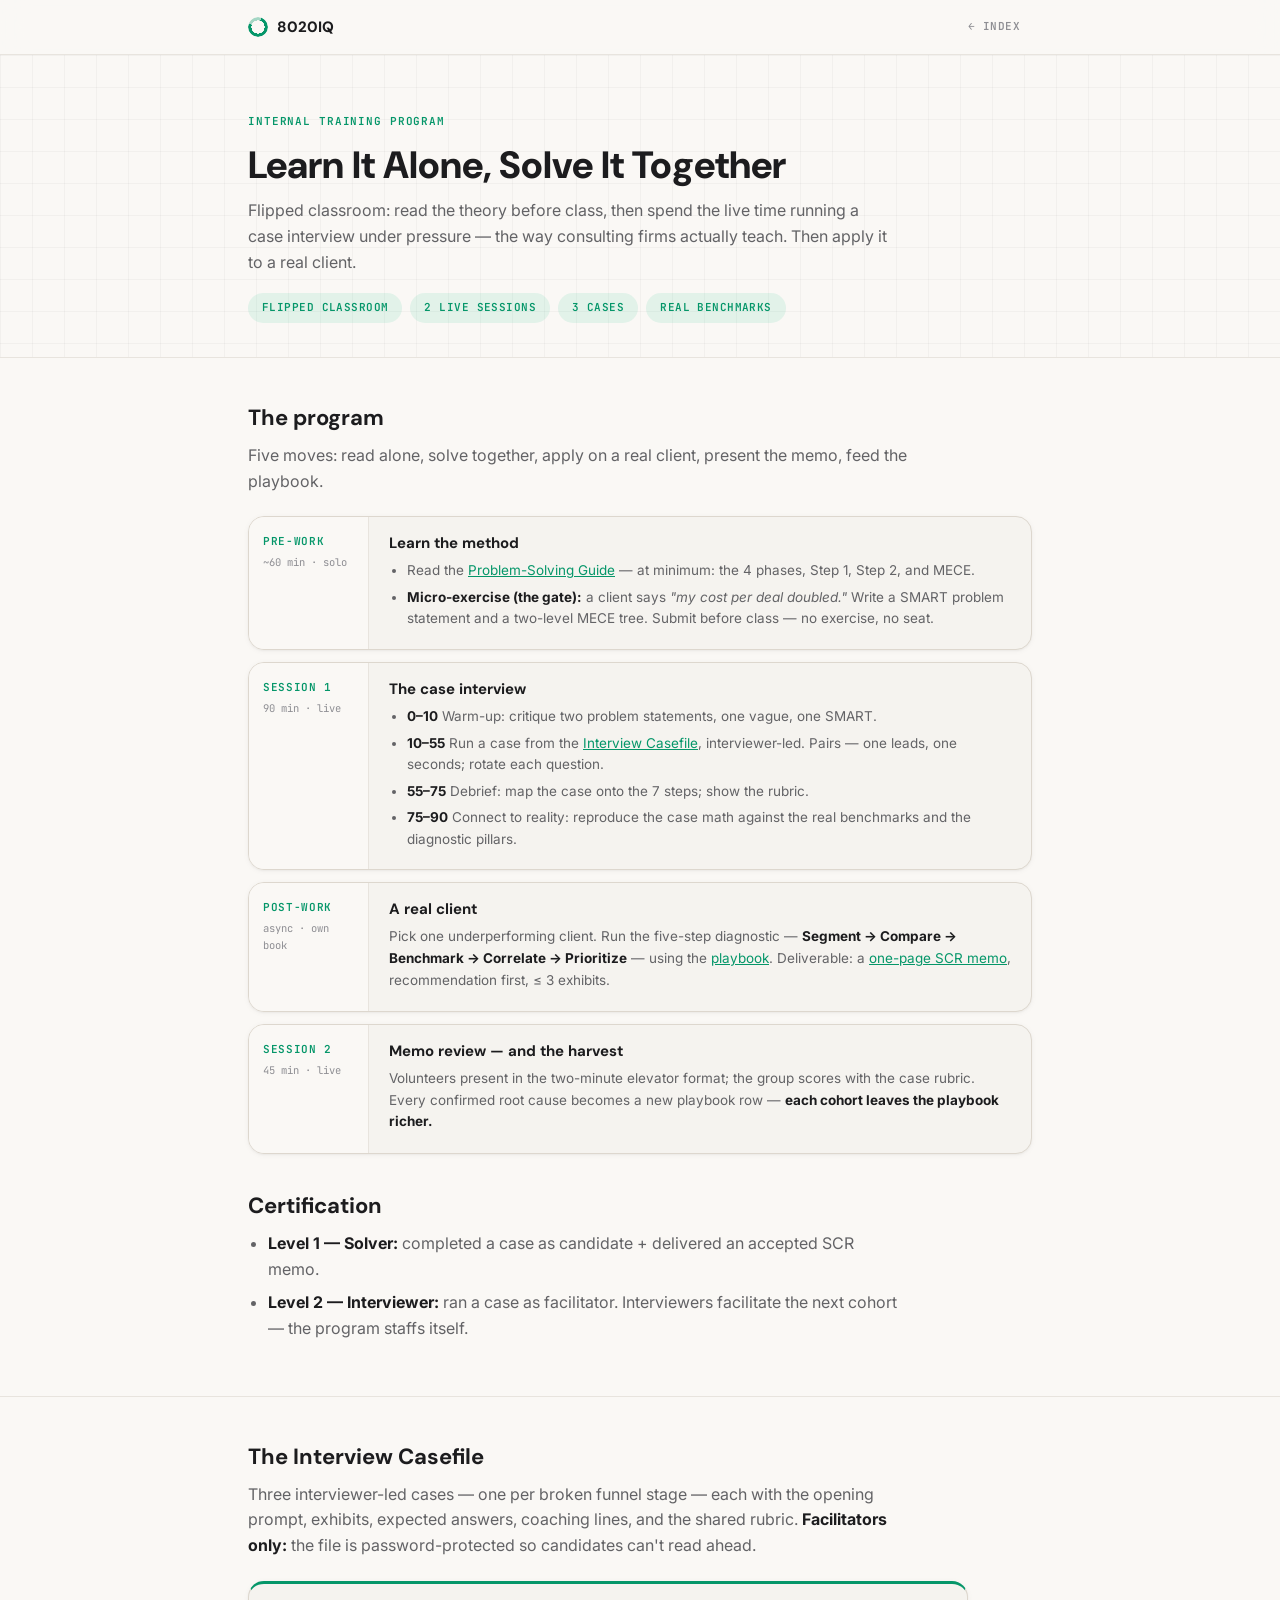
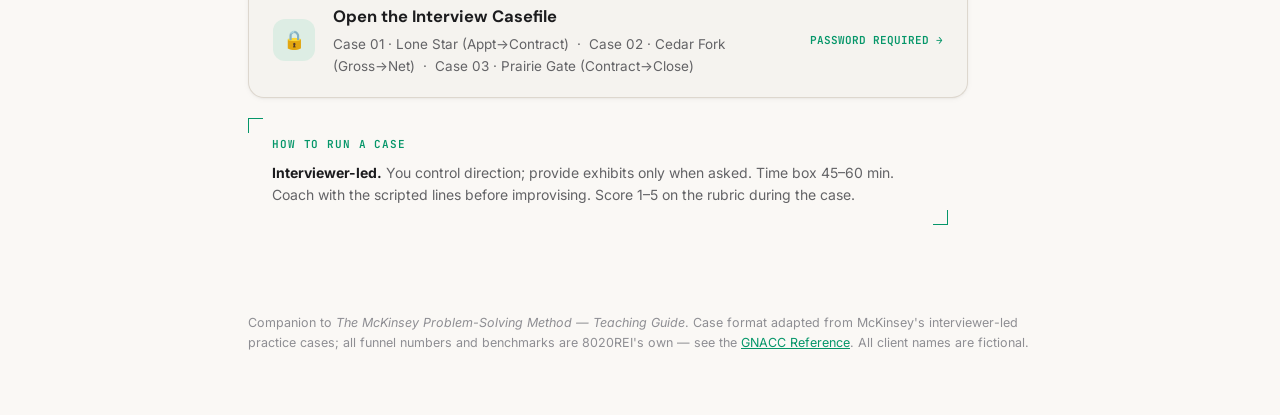
==== 8020IQ-Training-Program.html @ 0e753a46 "Publish student-facing 8020IQ site" ====
<!DOCTYPE html>
<html lang="en">
<head>
<meta charset="UTF-8">
<meta name="viewport" content="width=device-width, initial-scale=1.0">
<title>8020IQ Training Program — Flipped Classroom</title>
<link rel="preconnect" href="https://fonts.googleapis.com">
<link rel="preconnect" href="https://fonts.gstatic.com" crossorigin>
<link href="https://fonts.googleapis.com/css2?family=DM+Sans:wght@500;600;700;800&family=Inter:wght@400;500;600&family=JetBrains+Mono:wght@500;600&display=swap" rel="stylesheet">
<style>
  :root {
    --cream:#FAF8F5; --warm-white:#F5F3EF; --charcoal:#18181B;
    --emerald:#10B981; --emerald-dark:#059669;
    --text:#1C1C1E; --text-2:#636366; --text-3:#8E8E93;
    --line:#E8E4DE; --line-strong:#DDD7CE;
    --accent:var(--emerald); --accent-strong:var(--emerald-dark);
    --accent-wash:rgba(16,185,129,0.10);
    --font-display:'DM Sans',-apple-system,sans-serif;
    --font-body:'Inter',-apple-system,sans-serif;
    --font-mono:'JetBrains Mono',Menlo,Consolas,monospace;
    --r-card:16px; --r-pill:9999px;
    --shadow-rest:0 1px 2px rgba(0,0,0,0.04),0 1px 6px rgba(0,0,0,0.04);
    --shadow-hover:0 4px 12px rgba(0,0,0,0.06),0 12px 32px rgba(0,0,0,0.06);
    color-scheme:light;
  }
  * { box-sizing:border-box; }
  html { scroll-behavior:smooth; }
  body { margin:0; background:var(--cream); color:var(--text); font-family:var(--font-body); font-size:16px; line-height:1.6; -webkit-font-smoothing:antialiased; }
  ::selection { background:var(--accent-wash); }
  .wrap { max-width:880px; margin:0 auto; padding:0 24px; }
  @media (min-width:768px) { .wrap { padding:0 48px; } }
  h1,h2,h3,h4 { font-family:var(--font-display); font-weight:700; color:var(--text); margin:0; text-wrap:balance; }
  p { margin:0 0 14px; }
  a { color:var(--accent-strong); }
  .eyebrow { font-family:var(--font-mono); font-weight:600; font-size:11px; letter-spacing:0.08em; text-transform:uppercase; color:var(--accent-strong); }
  .topnav { position:sticky; top:0; z-index:50; background:color-mix(in srgb,var(--cream) 86%,transparent); backdrop-filter:blur(14px); -webkit-backdrop-filter:blur(14px); border-bottom:1px solid var(--line); }
  .nav-inner { display:flex; align-items:center; justify-content:space-between; gap:18px; height:54px; }
  .nav-brand { display:flex; align-items:center; gap:9px; font-family:var(--font-display); font-weight:800; font-size:15px; color:var(--text); text-decoration:none; }
  .nav-brand .iso { width:20px; height:20px; border-radius:50%; background:conic-gradient(from 20deg,var(--accent-strong) 0 75%,rgba(5,150,105,0.35) 75% 100%); -webkit-mask:radial-gradient(circle,transparent 46%,#000 47%); mask:radial-gradient(circle,transparent 46%,#000 47%); }
  .nav-back { font-family:var(--font-mono); font-size:11px; font-weight:600; letter-spacing:0.04em; text-transform:uppercase; color:var(--text-3); text-decoration:none; padding:6px 12px; border-radius:var(--r-pill); }
  .nav-back:hover { color:var(--accent-strong); background:var(--accent-wash); }
  header.hero { padding:52px 0 34px; border-bottom:1px solid var(--line); background-image:linear-gradient(to right,rgba(0,0,0,0.03) 1px,transparent 1px),linear-gradient(to bottom,rgba(0,0,0,0.03) 1px,transparent 1px); background-size:32px 32px; }
  header.hero h1 { font-size:clamp(26px,3.6vw,38px); font-weight:800; line-height:1.1; margin:12px 0; }
  header.hero .doc-sub { font-size:16px; color:var(--text-2); max-width:640px; margin:0 0 18px; }
  .pill-row { display:flex; flex-wrap:wrap; gap:8px; }
  .pill { font-family:var(--font-mono); font-size:11px; font-weight:600; letter-spacing:0.04em; color:var(--accent-strong); background:var(--accent-wash); border-radius:var(--r-pill); padding:6px 14px; }
  section { padding:42px 0; border-bottom:1px solid var(--line); }
  section:last-of-type { border-bottom:none; }
  section h2 { font-size:22px; margin-bottom:8px; }
  .lede { color:var(--text-2); max-width:660px; margin-bottom:22px; }
  .lede b { color:var(--text); }

  /* program timeline */
  .stages { display:flex; flex-direction:column; gap:12px; margin:20px 0; }
  .stage { display:grid; grid-template-columns:120px 1fr; border:1px solid var(--line-strong); border-radius:var(--r-card); overflow:hidden; box-shadow:var(--shadow-rest); background:var(--warm-white); }
  @media (max-width:640px) { .stage { grid-template-columns:1fr; } }
  .stage .s-chip { background:var(--cream); border-right:1px solid var(--line); padding:16px 14px; display:flex; flex-direction:column; gap:3px; }
  @media (max-width:640px) { .stage .s-chip { border-right:none; border-bottom:1px solid var(--line); flex-direction:row; align-items:baseline; gap:10px; } }
  .stage .s-chip .nm { font-family:var(--font-mono); font-weight:600; font-size:11px; letter-spacing:0.06em; text-transform:uppercase; color:var(--accent-strong); }
  .stage .s-chip .dur { font-family:var(--font-mono); font-size:10.5px; color:var(--text-3); }
  .stage .s-body { padding:14px 20px; }
  .stage .s-body h3 { font-size:15px; margin-bottom:5px; }
  .stage .s-body p, .stage .s-body li { font-size:13.5px; color:var(--text-2); }
  .stage .s-body p { margin:0 0 6px; }
  .stage .s-body ul { margin:0; padding-left:18px; }
  .stage .s-body li { margin-bottom:5px; }
  .stage .s-body b { color:var(--text); }

  /* locked casefile card */
  a.locked {
    display:flex; gap:18px; align-items:center; flex-wrap:wrap; max-width:720px;
    text-decoration:none; color:inherit;
    background:var(--warm-white); border:1px solid var(--line-strong); border-top:3px solid var(--accent-strong);
    border-radius:var(--r-card); box-shadow:var(--shadow-rest); padding:20px 24px;
    transition:transform 0.2s ease, box-shadow 0.2s ease;
  }
  a.locked:hover { transform:translateY(-2px); box-shadow:var(--shadow-hover); }
  a.locked .lk { flex-shrink:0; width:42px; height:42px; border-radius:12px; background:var(--accent-wash); color:var(--accent-strong); display:flex; align-items:center; justify-content:center; font-size:18px; }
  a.locked .body { flex:1; min-width:240px; }
  a.locked h3 { font-size:16.5px; margin-bottom:4px; }
  a.locked p { font-size:13.5px; color:var(--text-2); margin:0; }
  a.locked .go { font-family:var(--font-mono); font-weight:600; font-size:11px; color:var(--accent-strong); white-space:nowrap; }

  .callout { position:relative; padding:18px 24px; margin:20px 0; max-width:700px; }
  .callout::before,.callout::after { content:""; position:absolute; width:14px; height:14px; border:1.4px solid var(--accent-strong); }
  .callout::before { top:0; left:0; border-right:none; border-bottom:none; }
  .callout::after { bottom:0; right:0; border-left:none; border-top:none; }
  .callout .eyebrow { display:block; margin-bottom:8px; }
  .callout p { font-size:14px; color:var(--text-2); margin:0 0 8px; }
  .callout p:last-child { margin:0; }
  .callout b { color:var(--text); }
  ul.tight { padding-left:20px; max-width:660px; color:var(--text-2); margin:0 0 12px; }
  ul.tight li { margin-bottom:8px; }
  ul.tight b { color:var(--text); }
  footer { padding:26px 0 48px; font-size:12.5px; color:var(--text-3); }
</style>
</head>
<body>

<nav class="topnav" aria-label="Site">
  <div class="wrap nav-inner">
    <a class="nav-brand" href="index.html"><span class="iso" aria-hidden="true"></span>8020IQ</a>
    <a class="nav-back" href="index.html">&larr; Index</a>
  </div>
</nav>

<header class="hero">
  <div class="wrap">
    <span class="eyebrow">Internal Training Program</span>
    <h1>Learn It Alone, Solve It Together</h1>
    <p class="doc-sub">Flipped classroom: read the theory before class, then spend the live time running a case interview under pressure — the way consulting firms actually teach. Then apply it to a real client.</p>
    <div class="pill-row">
      <span class="pill">FLIPPED CLASSROOM</span>
      <span class="pill">2 LIVE SESSIONS</span>
      <span class="pill">3 CASES</span>
      <span class="pill">REAL BENCHMARKS</span>
    </div>
  </div>
</header>

<!-- ================= PROGRAM ================= -->
<section id="program">
  <div class="wrap">
    <h2>The program</h2>
    <p class="lede">Five moves: read alone, solve together, apply on a real client, present the memo, feed the playbook.</p>

    <div class="stages">
      <div class="stage">
        <div class="s-chip"><span class="nm">Pre-work</span><span class="dur">~60 min · solo</span></div>
        <div class="s-body">
          <h3>Learn the method</h3>
          <ul>
            <li>Read the <a href="McKinsey-Problem-Solving-Guide.html">Problem-Solving Guide</a> — at minimum: the 4 phases, Step 1, Step 2, and MECE.</li>
            <li><b>Micro-exercise (the gate):</b> a client says <i>"my cost per deal doubled."</i> Write a SMART problem statement and a two-level MECE tree. Submit before class — no exercise, no seat.</li>
          </ul>
        </div>
      </div>
      <div class="stage">
        <div class="s-chip"><span class="nm">Session 1</span><span class="dur">90 min · live</span></div>
        <div class="s-body">
          <h3>The case interview</h3>
          <ul>
            <li><b>0–10</b> Warm-up: critique two problem statements, one vague, one SMART.</li>
            <li><b>10–55</b> Run a case from the <a href="interview-cases.html">Interview Casefile</a>, interviewer-led. Pairs — one leads, one seconds; rotate each question.</li>
            <li><b>55–75</b> Debrief: map the case onto the 7 steps; show the rubric.</li>
            <li><b>75–90</b> Connect to reality: reproduce the case math against the real benchmarks and the diagnostic pillars.</li>
          </ul>
        </div>
      </div>
      <div class="stage">
        <div class="s-chip"><span class="nm">Post-work</span><span class="dur">async · own book</span></div>
        <div class="s-body">
          <h3>A real client</h3>
          <p>Pick one underperforming client. Run the five-step diagnostic — <b>Segment → Compare → Benchmark → Correlate → Prioritize</b> — using the <a href="diagnostic-playbook.html">playbook</a>. Deliverable: a <a href="scr-memo-template.html">one-page SCR memo</a>, recommendation first, ≤ 3 exhibits.</p>
        </div>
      </div>
      <div class="stage">
        <div class="s-chip"><span class="nm">Session 2</span><span class="dur">45 min · live</span></div>
        <div class="s-body">
          <h3>Memo review — and the harvest</h3>
          <p>Volunteers present in the two-minute elevator format; the group scores with the case rubric. Every confirmed root cause becomes a new playbook row — <b>each cohort leaves the playbook richer.</b></p>
        </div>
      </div>
    </div>

    <h2 style="margin-top:34px;">Certification</h2>
    <ul class="tight">
      <li><b>Level 1 — Solver:</b> completed a case as candidate + delivered an accepted SCR memo.</li>
      <li><b>Level 2 — Interviewer:</b> ran a case as facilitator. Interviewers facilitate the next cohort — the program staffs itself.</li>
    </ul>
  </div>
</section>

<!-- ================= CASEFILE ================= -->
<section id="casefile">
  <div class="wrap">
    <h2>The Interview Casefile</h2>
    <p class="lede">Three interviewer-led cases — one per broken funnel stage — each with the opening prompt, exhibits, expected answers, coaching lines, and the shared rubric. <b>Facilitators only:</b> the file is password-protected so candidates can't read ahead.</p>
    <a class="locked" href="interview-cases.html">
      <span class="lk" aria-hidden="true">&#128274;</span>
      <span class="body">
        <h3>Open the Interview Casefile</h3>
        <p>Case 01 · Lone Star (Appt→Contract) &nbsp;·&nbsp; Case 02 · Cedar Fork (Gross→Net) &nbsp;·&nbsp; Case 03 · Prairie Gate (Contract→Close)</p>
      </span>
      <span class="go">PASSWORD REQUIRED &rarr;</span>
    </a>
    <div class="callout">
      <span class="eyebrow">How to run a case</span>
      <p><b>Interviewer-led.</b> You control direction; provide exhibits only when asked. Time box 45–60 min. Coach with the scripted lines before improvising. Score 1–5 on the rubric during the case.</p>
    </div>
  </div>
</section>

<footer>
  <div class="wrap">
    <p>Companion to <i>The McKinsey Problem-Solving Method — Teaching Guide</i>. Case format adapted from McKinsey's interviewer-led practice cases; all funnel numbers and benchmarks are 8020REI's own — see the <a href="gnacc-reference.html">GNACC Reference</a>. All client names are fictional.</p>
  </div>
</footer>

</body>
</html>
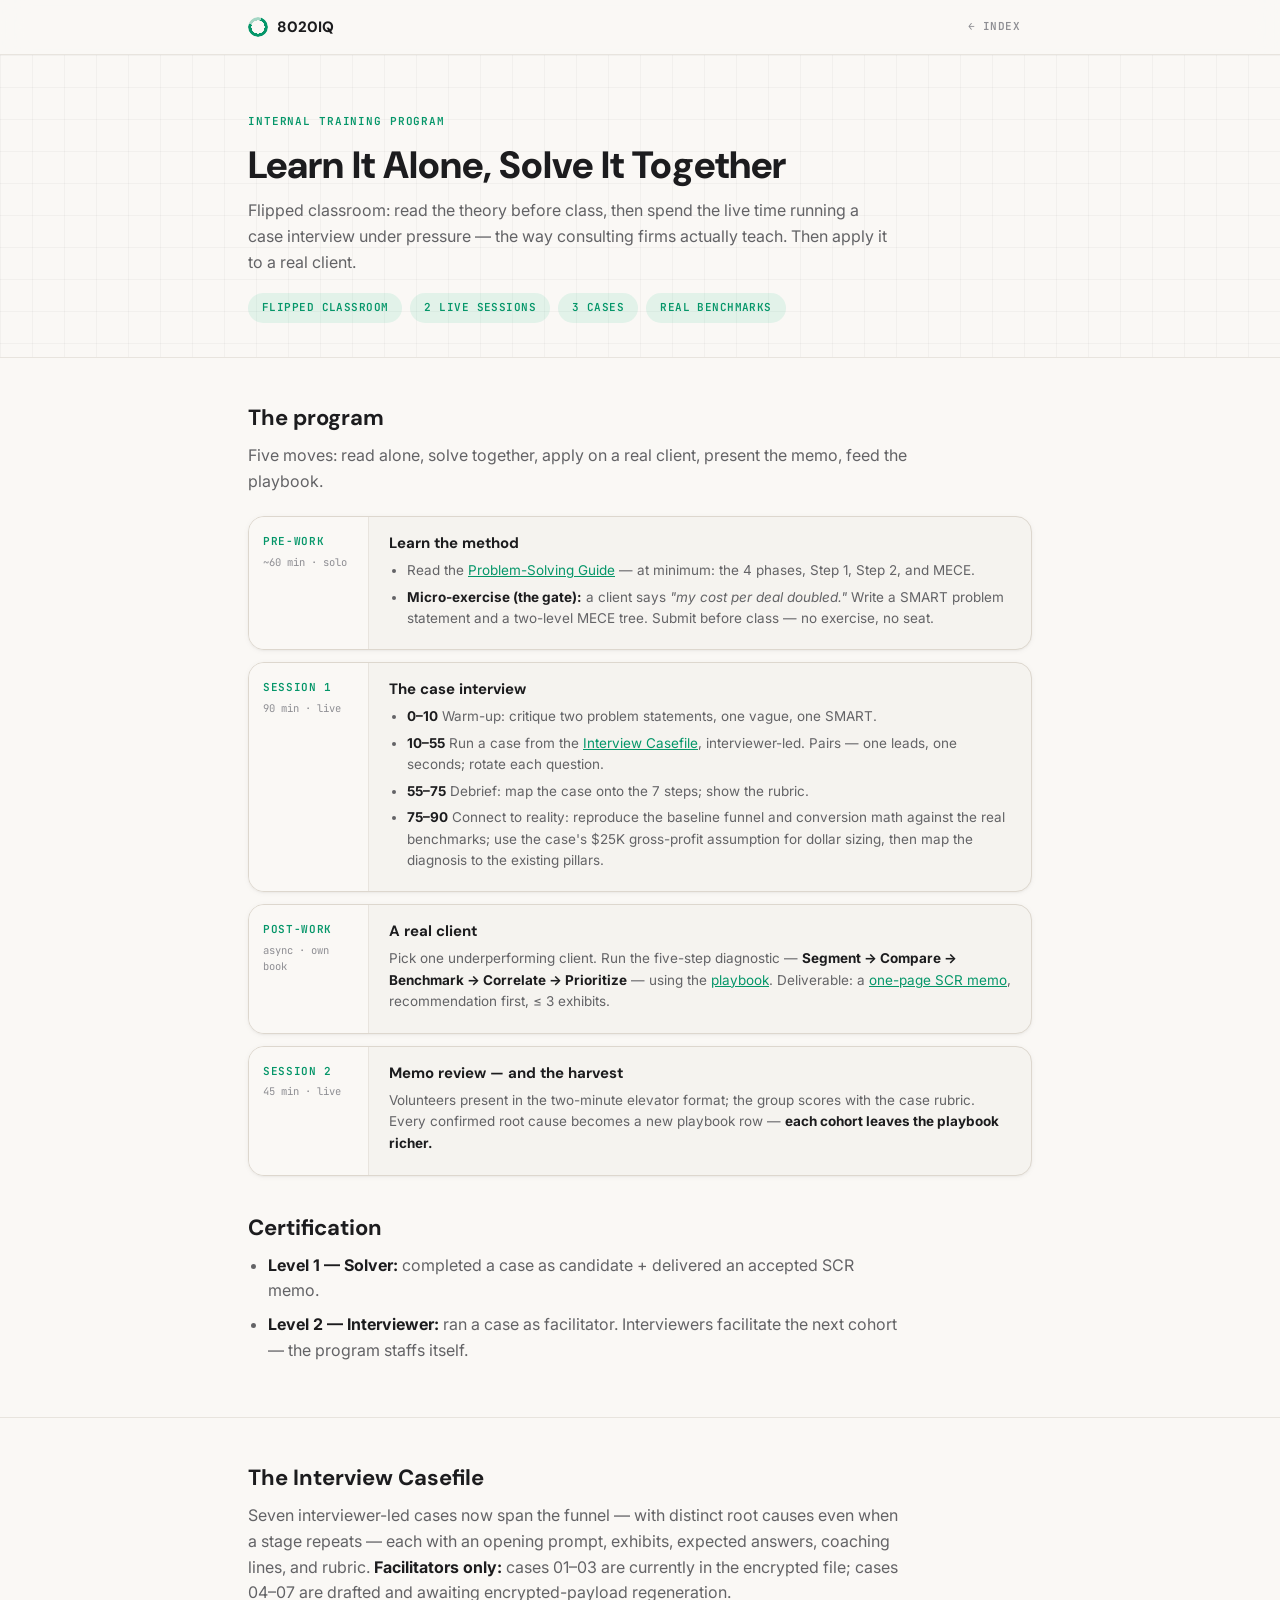
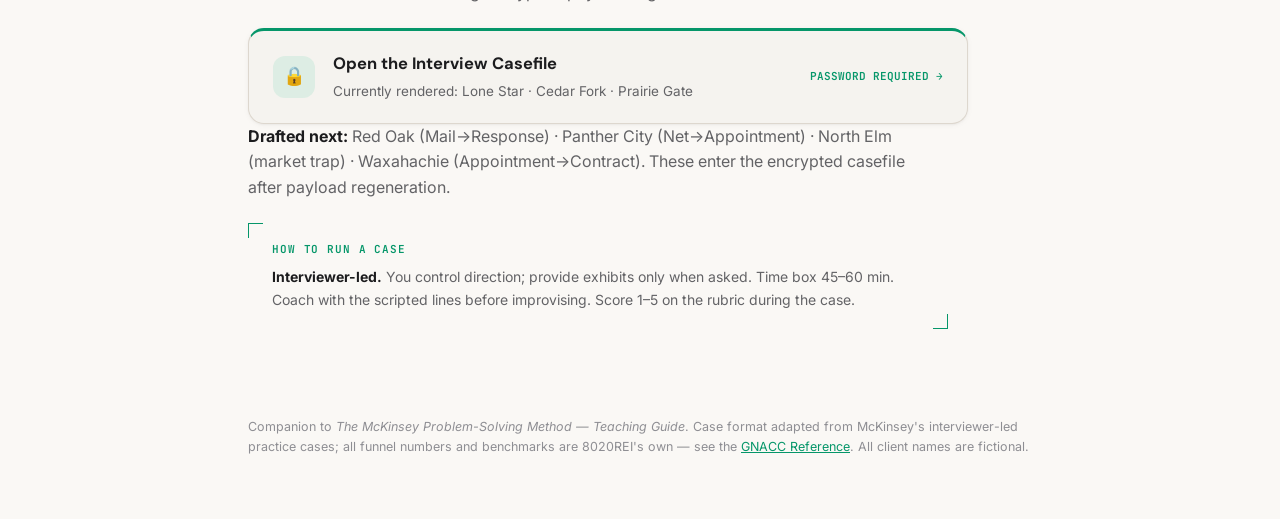
==== commit fc1c61ee: "Update case library and diagnostic content" ====
--- a/8020IQ-Training-Program.html
+++ b/8020IQ-Training-Program.html
@@ -143,7 +143,7 @@
             <li><b>0–10</b> Warm-up: critique two problem statements, one vague, one SMART.</li>
             <li><b>10–55</b> Run a case from the <a href="interview-cases.html">Interview Casefile</a>, interviewer-led. Pairs — one leads, one seconds; rotate each question.</li>
             <li><b>55–75</b> Debrief: map the case onto the 7 steps; show the rubric.</li>
-            <li><b>75–90</b> Connect to reality: reproduce the case math against the real benchmarks and the diagnostic pillars.</li>
+            <li><b>75–90</b> Connect to reality: reproduce the baseline funnel and conversion math against the real benchmarks; use the case's $25K gross-profit assumption for dollar sizing, then map the diagnosis to the existing pillars.</li>
           </ul>
         </div>
       </div>
@@ -175,15 +175,16 @@
 <section id="casefile">
   <div class="wrap">
     <h2>The Interview Casefile</h2>
-    <p class="lede">Three interviewer-led cases — one per broken funnel stage — each with the opening prompt, exhibits, expected answers, coaching lines, and the shared rubric. <b>Facilitators only:</b> the file is password-protected so candidates can't read ahead.</p>
+    <p class="lede">Seven interviewer-led cases now span the funnel — with distinct root causes even when a stage repeats — each with an opening prompt, exhibits, expected answers, coaching lines, and rubric. <b>Facilitators only:</b> cases 01–03 are currently in the encrypted file; cases 04–07 are drafted and awaiting encrypted-payload regeneration.</p>
     <a class="locked" href="interview-cases.html">
       <span class="lk" aria-hidden="true">&#128274;</span>
       <span class="body">
         <h3>Open the Interview Casefile</h3>
-        <p>Case 01 · Lone Star (Appt→Contract) &nbsp;·&nbsp; Case 02 · Cedar Fork (Gross→Net) &nbsp;·&nbsp; Case 03 · Prairie Gate (Contract→Close)</p>
+        <p>Currently rendered: Lone Star · Cedar Fork · Prairie Gate</p>
       </span>
       <span class="go">PASSWORD REQUIRED &rarr;</span>
     </a>
+    <p class="lede"><b>Drafted next:</b> Red Oak (Mail→Response) · Panther City (Net→Appointment) · North Elm (market trap) · Waxahachie (Appointment→Contract). These enter the encrypted casefile after payload regeneration.</p>
     <div class="callout">
       <span class="eyebrow">How to run a case</span>
       <p><b>Interviewer-led.</b> You control direction; provide exhibits only when asked. Time box 45–60 min. Coach with the scripted lines before improvising. Score 1–5 on the rubric during the case.</p>
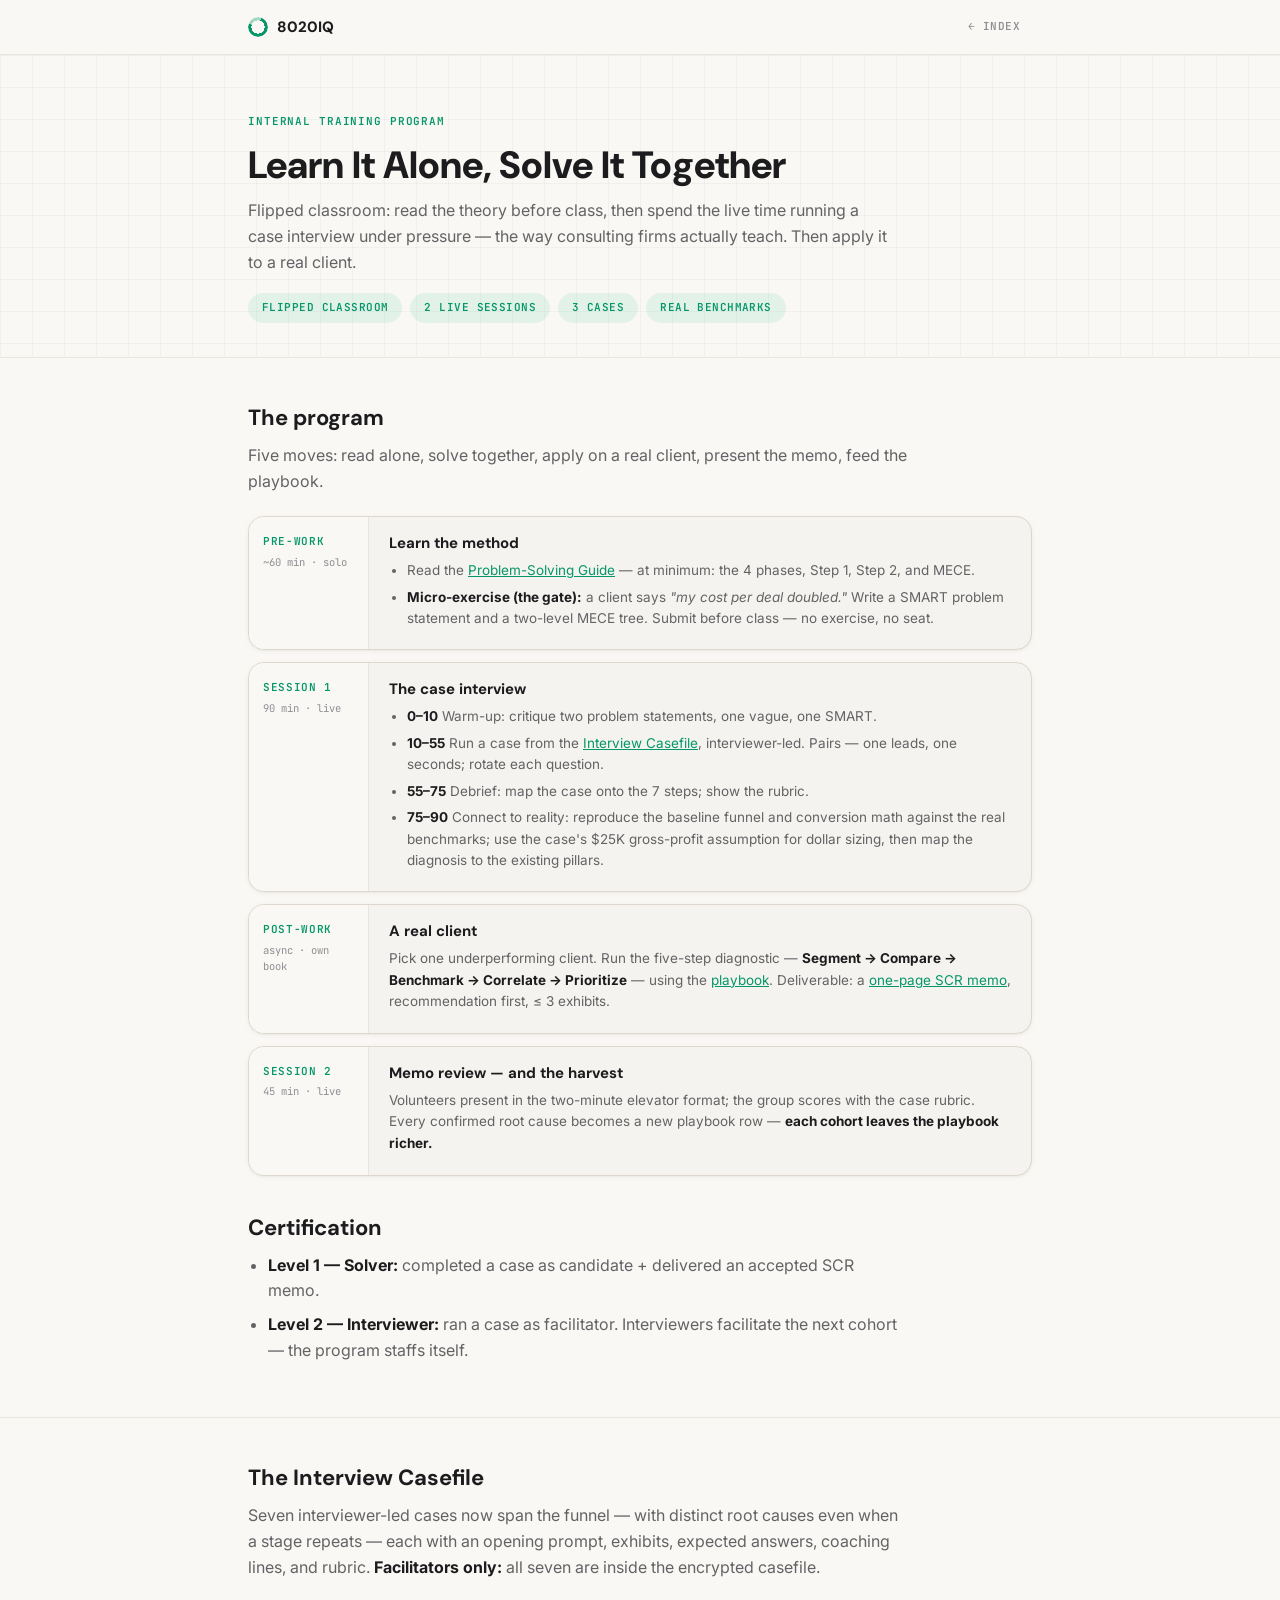
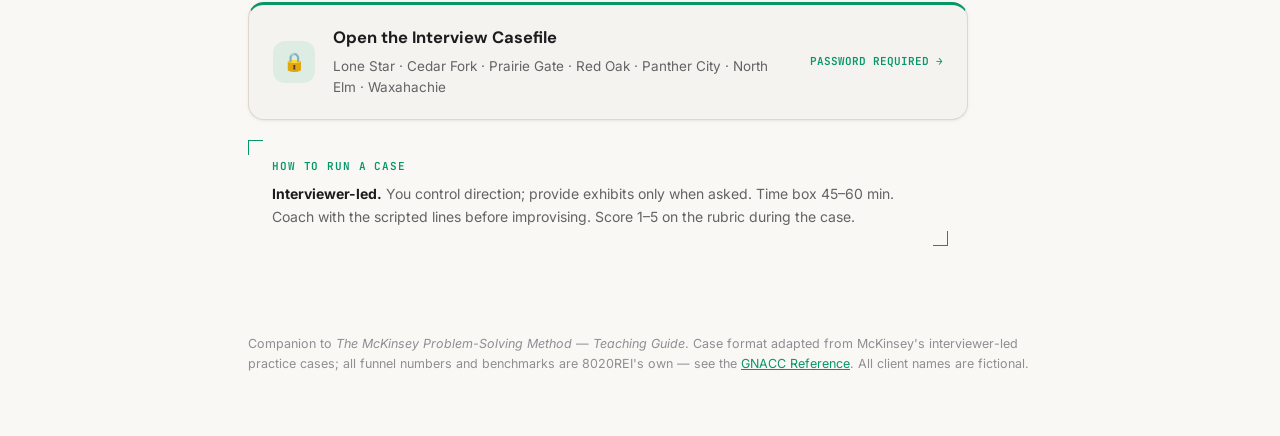
==== commit bfdb461d: "Publish all seven encrypted interview cases" ====
--- a/8020IQ-Training-Program.html
+++ b/8020IQ-Training-Program.html
@@ -175,16 +175,15 @@
 <section id="casefile">
   <div class="wrap">
     <h2>The Interview Casefile</h2>
-    <p class="lede">Seven interviewer-led cases now span the funnel — with distinct root causes even when a stage repeats — each with an opening prompt, exhibits, expected answers, coaching lines, and rubric. <b>Facilitators only:</b> cases 01–03 are currently in the encrypted file; cases 04–07 are drafted and awaiting encrypted-payload regeneration.</p>
+    <p class="lede">Seven interviewer-led cases now span the funnel — with distinct root causes even when a stage repeats — each with an opening prompt, exhibits, expected answers, coaching lines, and rubric. <b>Facilitators only:</b> all seven are inside the encrypted casefile.</p>
     <a class="locked" href="interview-cases.html">
       <span class="lk" aria-hidden="true">&#128274;</span>
       <span class="body">
         <h3>Open the Interview Casefile</h3>
-        <p>Currently rendered: Lone Star · Cedar Fork · Prairie Gate</p>
+        <p>Lone Star · Cedar Fork · Prairie Gate · Red Oak · Panther City · North Elm · Waxahachie</p>
       </span>
       <span class="go">PASSWORD REQUIRED &rarr;</span>
     </a>
-    <p class="lede"><b>Drafted next:</b> Red Oak (Mail→Response) · Panther City (Net→Appointment) · North Elm (market trap) · Waxahachie (Appointment→Contract). These enter the encrypted casefile after payload regeneration.</p>
     <div class="callout">
       <span class="eyebrow">How to run a case</span>
       <p><b>Interviewer-led.</b> You control direction; provide exhibits only when asked. Time box 45–60 min. Coach with the scripted lines before improvising. Score 1–5 on the rubric during the case.</p>
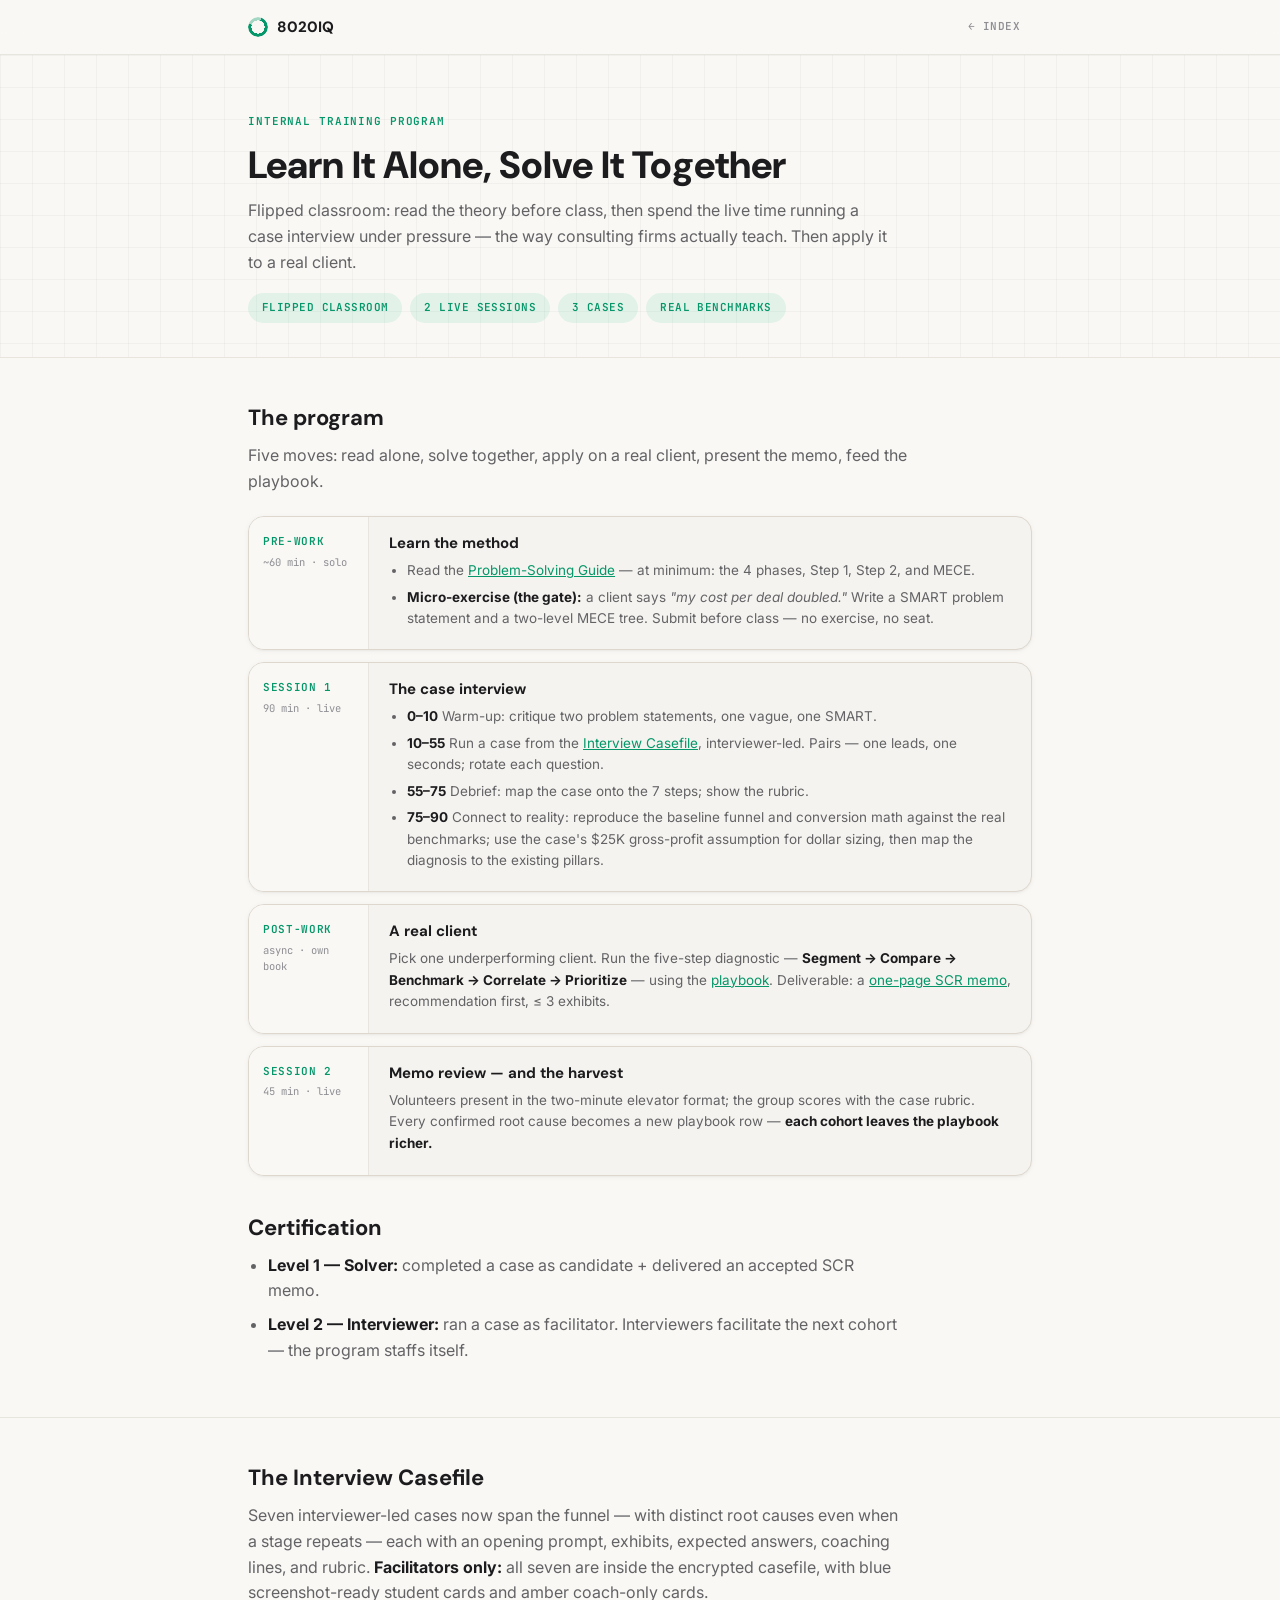
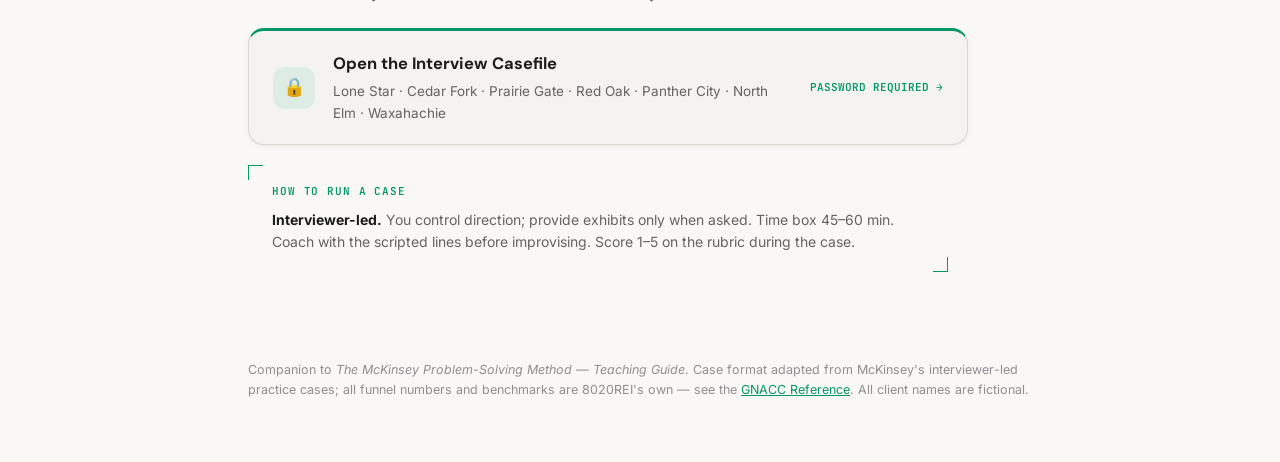
==== commit a6505aeb: "Fix case stage logic and add student coach cards" ====
--- a/8020IQ-Training-Program.html
+++ b/8020IQ-Training-Program.html
@@ -175,7 +175,7 @@
 <section id="casefile">
   <div class="wrap">
     <h2>The Interview Casefile</h2>
-    <p class="lede">Seven interviewer-led cases now span the funnel — with distinct root causes even when a stage repeats — each with an opening prompt, exhibits, expected answers, coaching lines, and rubric. <b>Facilitators only:</b> all seven are inside the encrypted casefile.</p>
+    <p class="lede">Seven interviewer-led cases now span the funnel — with distinct root causes even when a stage repeats — each with an opening prompt, exhibits, expected answers, coaching lines, and rubric. <b>Facilitators only:</b> all seven are inside the encrypted casefile, with blue screenshot-ready student cards and amber coach-only cards.</p>
     <a class="locked" href="interview-cases.html">
       <span class="lk" aria-hidden="true">&#128274;</span>
       <span class="body">
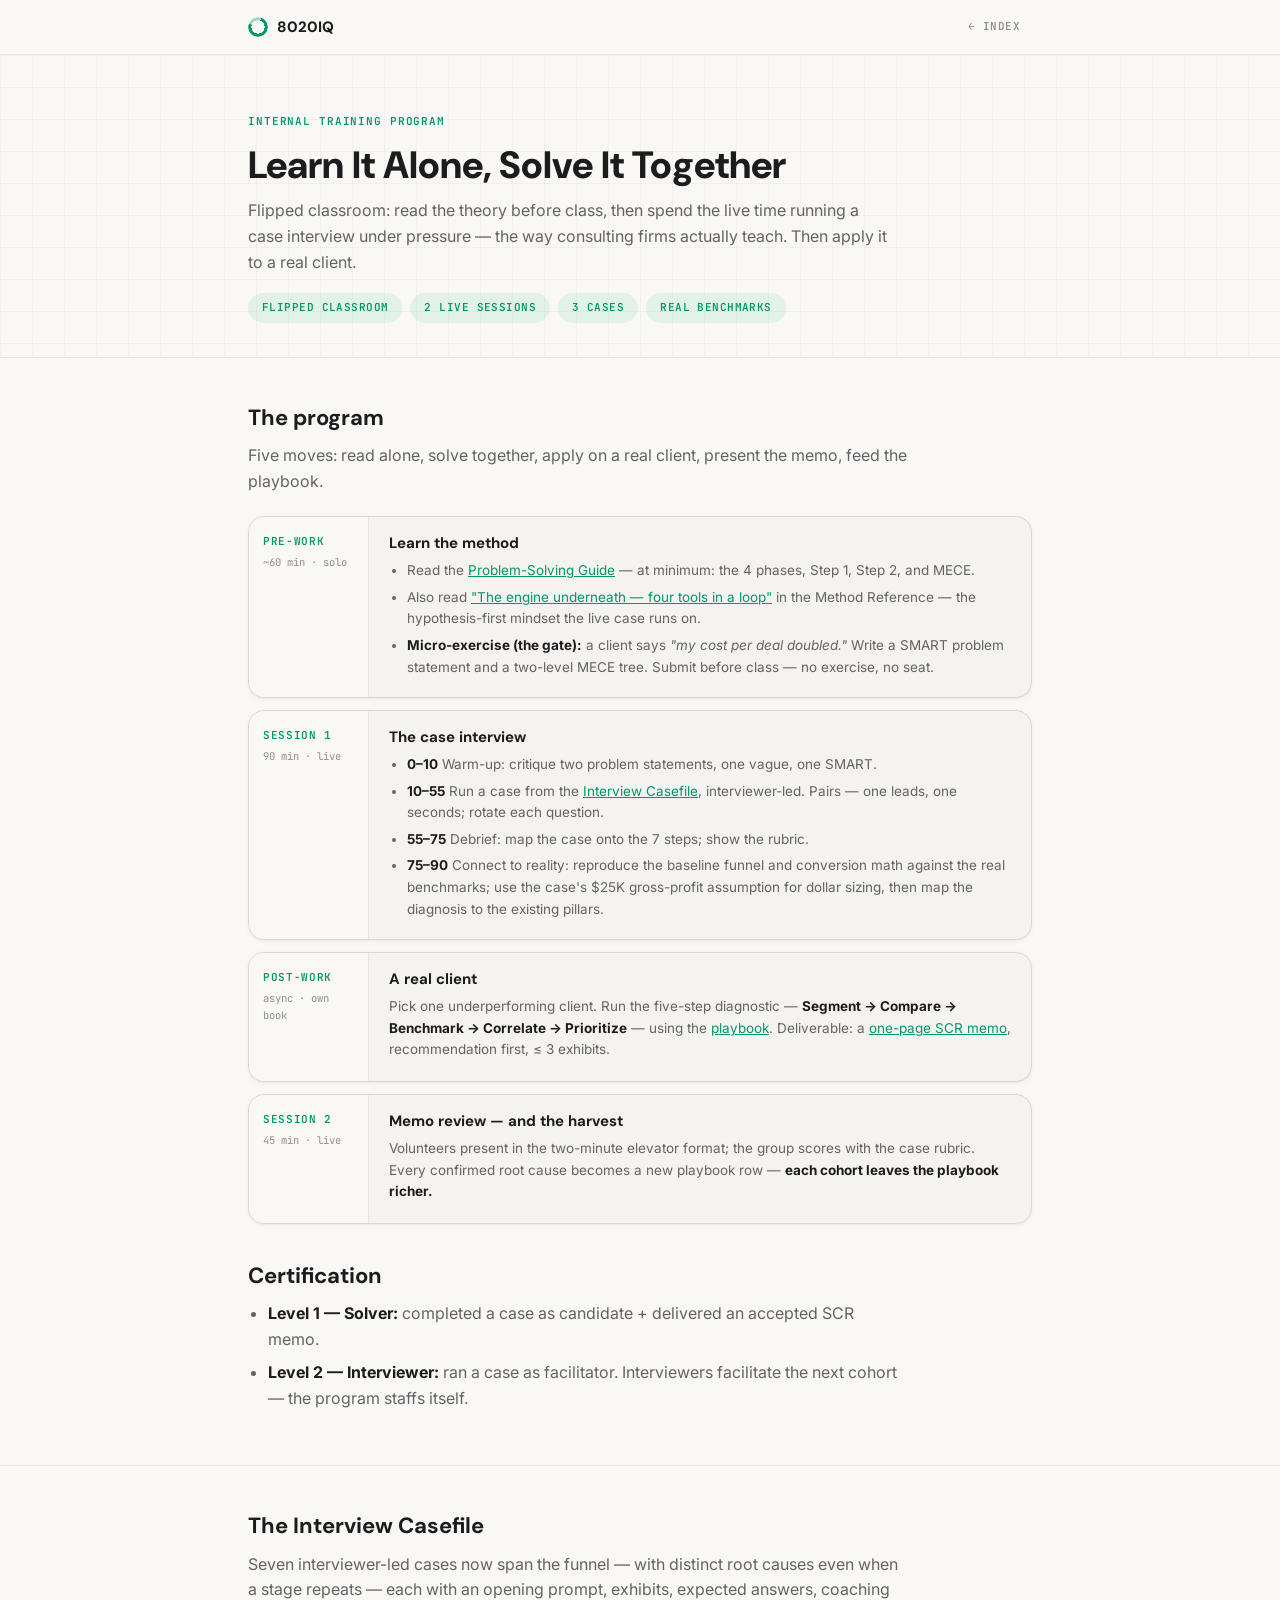
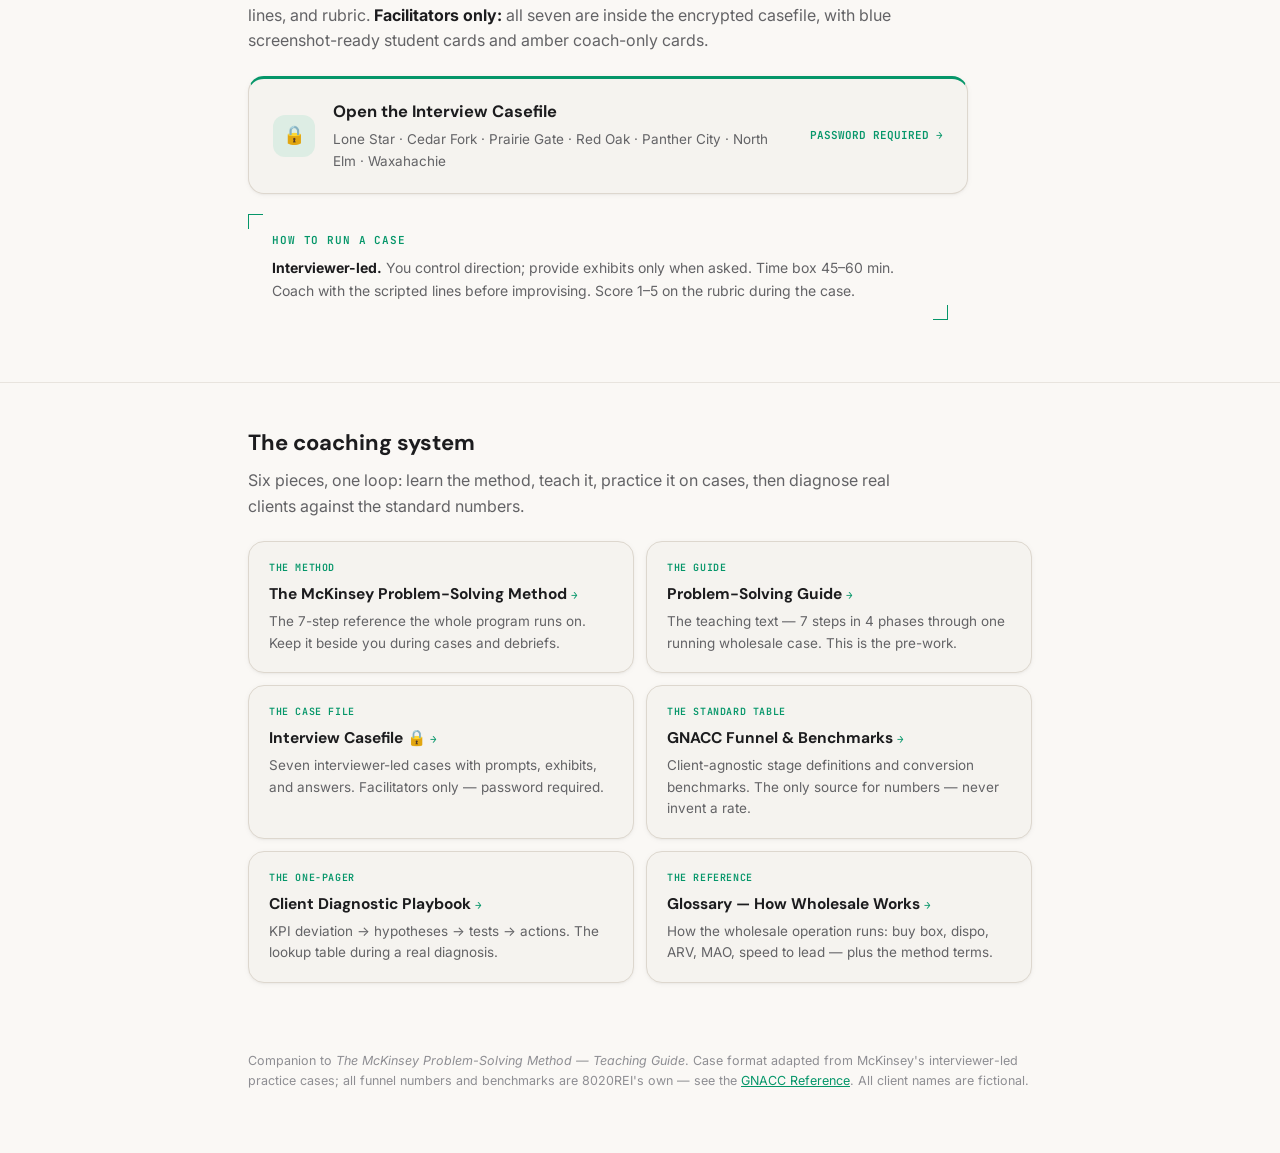
==== commit 8bfb43d9: "Scoring widget in casefile rail, coaching-system section, method page, R1/R2 playbook section" ====
--- a/8020IQ-Training-Program.html
+++ b/8020IQ-Training-Program.html
@@ -89,6 +89,17 @@
   .callout p { font-size:14px; color:var(--text-2); margin:0 0 8px; }
   .callout p:last-child { margin:0; }
   .callout b { color:var(--text); }
+
+  /* coaching system grid */
+  .tool-grid { display:grid; grid-template-columns:1fr 1fr; gap:12px; margin-top:20px; }
+  @media (max-width:640px) { .tool-grid { grid-template-columns:1fr; } }
+  a.tool-card { display:block; text-decoration:none; color:inherit; background:var(--warm-white); border:1px solid var(--line-strong); border-radius:var(--r-card); box-shadow:var(--shadow-rest); padding:18px 20px; transition:transform 0.2s ease, box-shadow 0.2s ease; }
+  a.tool-card:hover { transform:translateY(-2px); box-shadow:var(--shadow-hover); }
+  a.tool-card .tool-tag { display:block; font-family:var(--font-mono); font-size:10px; font-weight:600; letter-spacing:0.06em; text-transform:uppercase; color:var(--accent-strong); margin-bottom:6px; }
+  a.tool-card h3 { font-size:15.5px; margin-bottom:4px; }
+  a.tool-card h3 .go { font-family:var(--font-mono); font-size:11px; font-weight:600; color:var(--accent-strong); }
+  a.tool-card p { font-size:13.5px; color:var(--text-2); margin:0; }
+
   ul.tight { padding-left:20px; max-width:660px; color:var(--text-2); margin:0 0 12px; }
   ul.tight li { margin-bottom:8px; }
   ul.tight b { color:var(--text); }
@@ -131,6 +142,7 @@
           <h3>Learn the method</h3>
           <ul>
             <li>Read the <a href="McKinsey-Problem-Solving-Guide.html">Problem-Solving Guide</a> — at minimum: the 4 phases, Step 1, Step 2, and MECE.</li>
+            <li>Also read <a href="mckinsey-method.html#engine">"The engine underneath — four tools in a loop"</a> in the Method Reference — the hypothesis-first mindset the live case runs on.</li>
             <li><b>Micro-exercise (the gate):</b> a client says <i>"my cost per deal doubled."</i> Write a SMART problem statement and a two-level MECE tree. Submit before class — no exercise, no seat.</li>
           </ul>
         </div>
@@ -191,6 +203,46 @@
   </div>
 </section>
 
+<!-- ================= COACHING SYSTEM ================= -->
+<section id="coaching-system">
+  <div class="wrap">
+    <h2>The coaching system</h2>
+    <p class="lede">Six pieces, one loop: learn the method, teach it, practice it on cases, then diagnose real clients against the standard numbers.</p>
+    <div class="tool-grid">
+      <a class="tool-card" href="mckinsey-method.html">
+        <span class="tool-tag">The method</span>
+        <h3>The McKinsey Problem-Solving Method <span class="go">&rarr;</span></h3>
+        <p>The 7-step reference the whole program runs on. Keep it beside you during cases and debriefs.</p>
+      </a>
+      <a class="tool-card" href="McKinsey-Problem-Solving-Guide.html">
+        <span class="tool-tag">The guide</span>
+        <h3>Problem-Solving Guide <span class="go">&rarr;</span></h3>
+        <p>The teaching text — 7 steps in 4 phases through one running wholesale case. This is the pre-work.</p>
+      </a>
+      <a class="tool-card" href="interview-cases.html">
+        <span class="tool-tag">The case file</span>
+        <h3>Interview Casefile &#128274; <span class="go">&rarr;</span></h3>
+        <p>Seven interviewer-led cases with prompts, exhibits, and answers. Facilitators only — password required.</p>
+      </a>
+      <a class="tool-card" href="gnacc-reference.html">
+        <span class="tool-tag">The standard table</span>
+        <h3>GNACC Funnel &amp; Benchmarks <span class="go">&rarr;</span></h3>
+        <p>Client-agnostic stage definitions and conversion benchmarks. The only source for numbers — never invent a rate.</p>
+      </a>
+      <a class="tool-card" href="diagnostic-playbook.html">
+        <span class="tool-tag">The one-pager</span>
+        <h3>Client Diagnostic Playbook <span class="go">&rarr;</span></h3>
+        <p>KPI deviation &rarr; hypotheses &rarr; tests &rarr; actions. The lookup table during a real diagnosis.</p>
+      </a>
+      <a class="tool-card" href="glossary.html">
+        <span class="tool-tag">The reference</span>
+        <h3>Glossary — How Wholesale Works <span class="go">&rarr;</span></h3>
+        <p>How the wholesale operation runs: buy box, dispo, ARV, MAO, speed to lead — plus the method terms.</p>
+      </a>
+    </div>
+  </div>
+</section>
+
 <footer>
   <div class="wrap">
     <p>Companion to <i>The McKinsey Problem-Solving Method — Teaching Guide</i>. Case format adapted from McKinsey's interviewer-led practice cases; all funnel numbers and benchmarks are 8020REI's own — see the <a href="gnacc-reference.html">GNACC Reference</a>. All client names are fictional.</p>
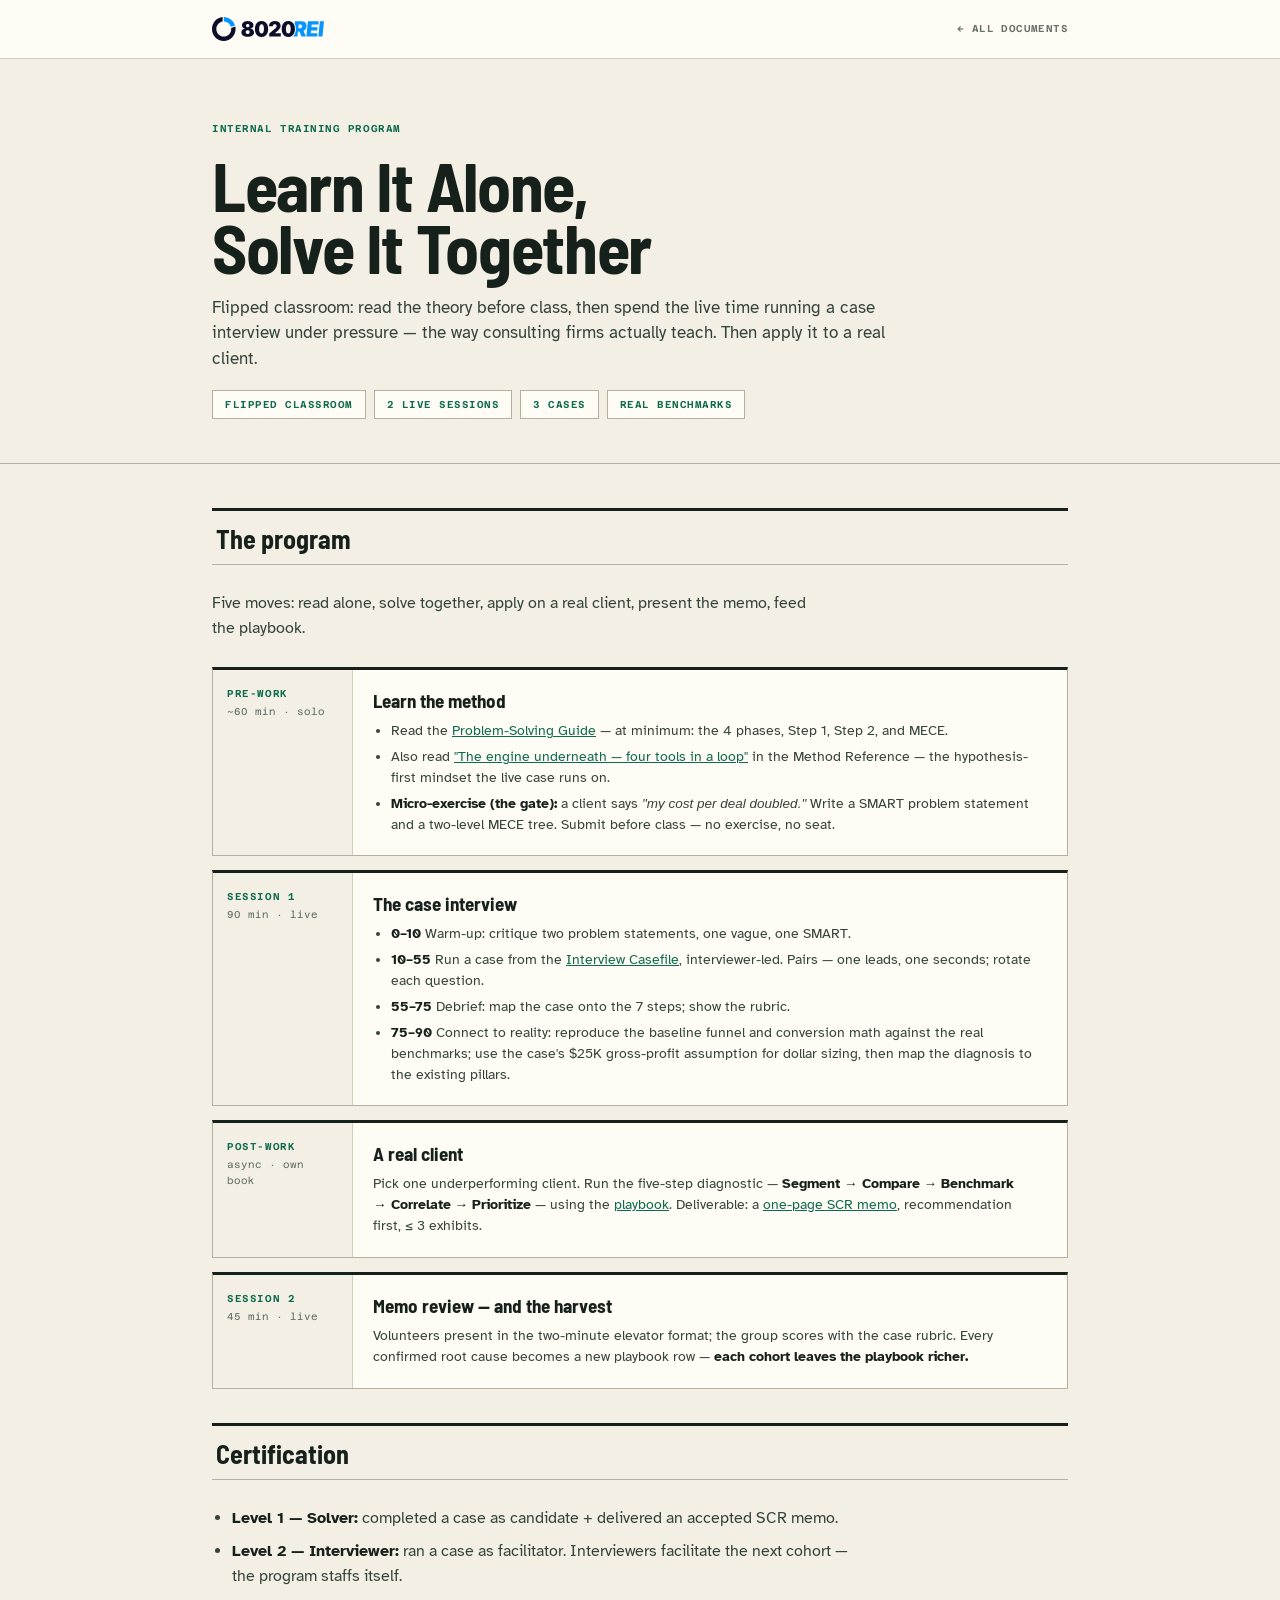
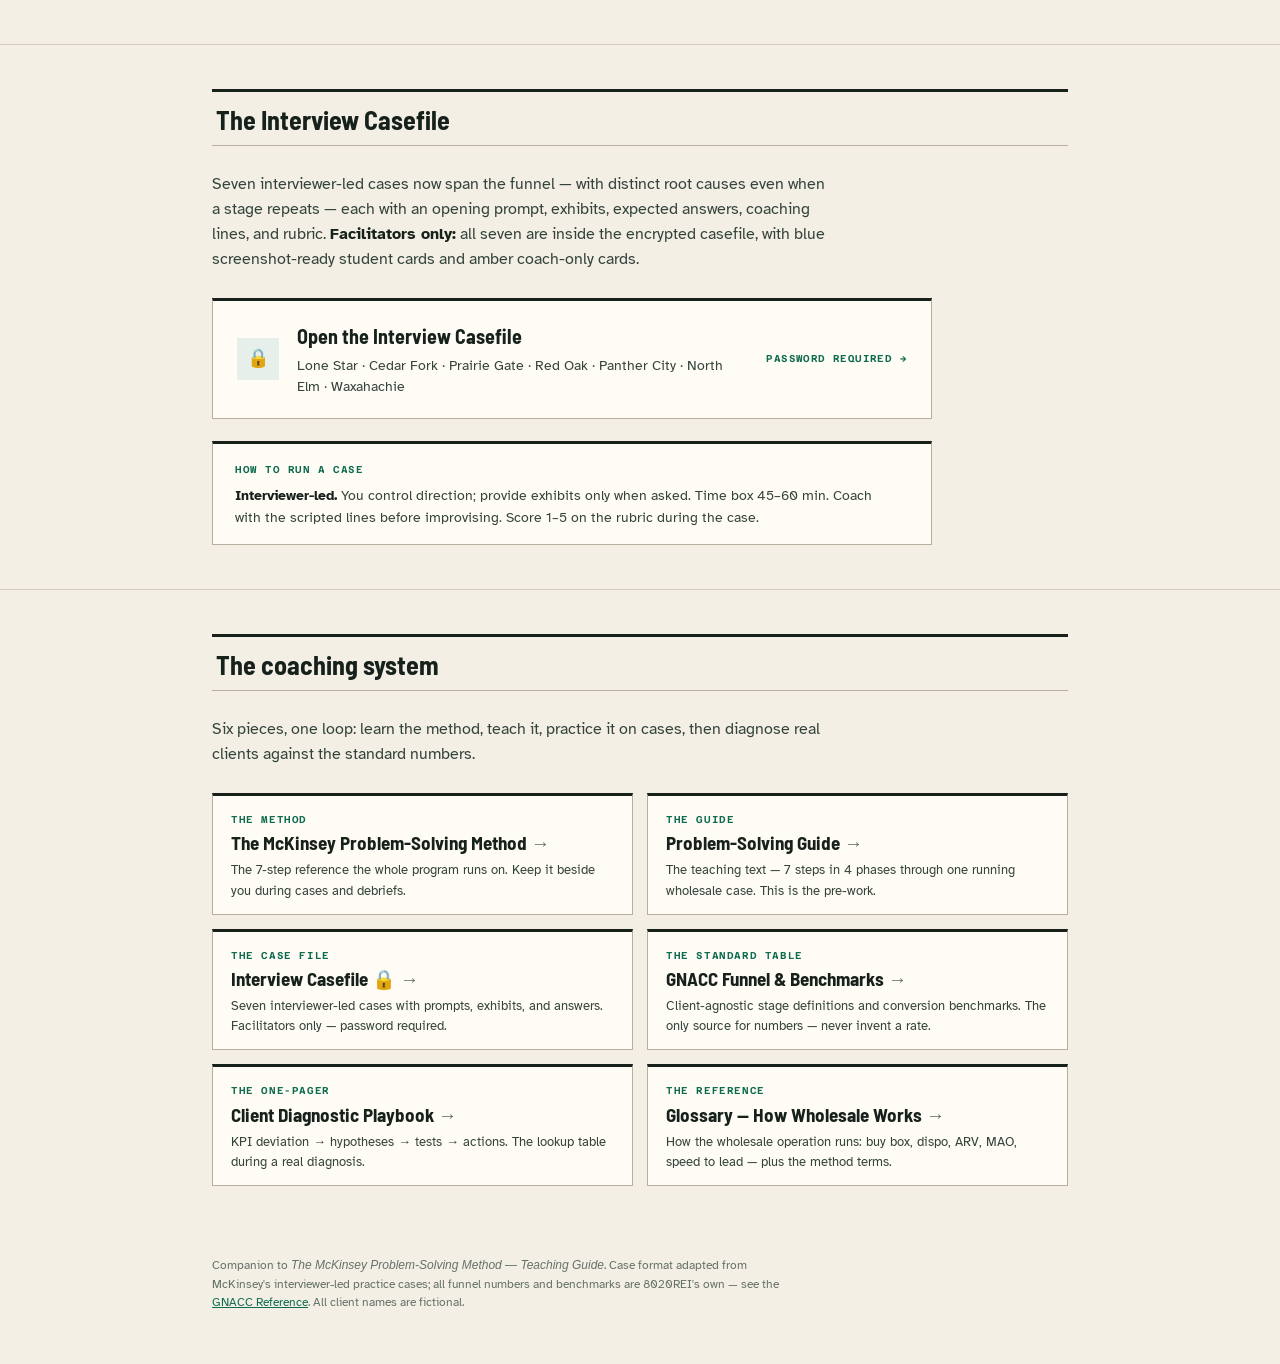
==== commit cbfa9d07: "Re-skin all pages to the casefile design system" ====
--- a/8020IQ-Training-Program.html
+++ b/8020IQ-Training-Program.html
@@ -6,112 +6,192 @@
 <title>8020IQ Training Program — Flipped Classroom</title>
 <link rel="preconnect" href="https://fonts.googleapis.com">
 <link rel="preconnect" href="https://fonts.gstatic.com" crossorigin>
-<link href="https://fonts.googleapis.com/css2?family=DM+Sans:wght@500;600;700;800&family=Inter:wght@400;500;600&family=JetBrains+Mono:wght@500;600&display=swap" rel="stylesheet">
+<link href="https://fonts.googleapis.com/css2?family=Atkinson+Hyperlegible:wght@400;700&family=Azeret+Mono:wght@500;600&family=Barlow+Semi+Condensed:wght@600;700&display=swap" rel="stylesheet">
 <style>
+  /* ===== Casefile design tokens — light mode only ===== */
   :root {
-    --cream:#FAF8F5; --warm-white:#F5F3EF; --charcoal:#18181B;
-    --emerald:#10B981; --emerald-dark:#059669;
-    --text:#1C1C1E; --text-2:#636366; --text-3:#8E8E93;
-    --line:#E8E4DE; --line-strong:#DDD7CE;
-    --accent:var(--emerald); --accent-strong:var(--emerald-dark);
-    --accent-wash:rgba(16,185,129,0.10);
-    --font-display:'DM Sans',-apple-system,sans-serif;
-    --font-body:'Inter',-apple-system,sans-serif;
-    --font-mono:'JetBrains Mono',Menlo,Consolas,monospace;
-    --r-card:16px; --r-pill:9999px;
-    --shadow-rest:0 1px 2px rgba(0,0,0,0.04),0 1px 6px rgba(0,0,0,0.04);
-    --shadow-hover:0 4px 12px rgba(0,0,0,0.06),0 12px 32px rgba(0,0,0,0.06);
-    color-scheme:light;
-  }
-  * { box-sizing:border-box; }
-  html { scroll-behavior:smooth; }
-  body { margin:0; background:var(--cream); color:var(--text); font-family:var(--font-body); font-size:16px; line-height:1.6; -webkit-font-smoothing:antialiased; }
-  ::selection { background:var(--accent-wash); }
-  .wrap { max-width:880px; margin:0 auto; padding:0 24px; }
-  @media (min-width:768px) { .wrap { padding:0 48px; } }
-  h1,h2,h3,h4 { font-family:var(--font-display); font-weight:700; color:var(--text); margin:0; text-wrap:balance; }
-  p { margin:0 0 14px; }
-  a { color:var(--accent-strong); }
-  .eyebrow { font-family:var(--font-mono); font-weight:600; font-size:11px; letter-spacing:0.08em; text-transform:uppercase; color:var(--accent-strong); }
-  .topnav { position:sticky; top:0; z-index:50; background:color-mix(in srgb,var(--cream) 86%,transparent); backdrop-filter:blur(14px); -webkit-backdrop-filter:blur(14px); border-bottom:1px solid var(--line); }
-  .nav-inner { display:flex; align-items:center; justify-content:space-between; gap:18px; height:54px; }
-  .nav-brand { display:flex; align-items:center; gap:9px; font-family:var(--font-display); font-weight:800; font-size:15px; color:var(--text); text-decoration:none; }
-  .nav-brand .iso { width:20px; height:20px; border-radius:50%; background:conic-gradient(from 20deg,var(--accent-strong) 0 75%,rgba(5,150,105,0.35) 75% 100%); -webkit-mask:radial-gradient(circle,transparent 46%,#000 47%); mask:radial-gradient(circle,transparent 46%,#000 47%); }
-  .nav-back { font-family:var(--font-mono); font-size:11px; font-weight:600; letter-spacing:0.04em; text-transform:uppercase; color:var(--text-3); text-decoration:none; padding:6px 12px; border-radius:var(--r-pill); }
-  .nav-back:hover { color:var(--accent-strong); background:var(--accent-wash); }
-  header.hero { padding:52px 0 34px; border-bottom:1px solid var(--line); background-image:linear-gradient(to right,rgba(0,0,0,0.03) 1px,transparent 1px),linear-gradient(to bottom,rgba(0,0,0,0.03) 1px,transparent 1px); background-size:32px 32px; }
-  header.hero h1 { font-size:clamp(26px,3.6vw,38px); font-weight:800; line-height:1.1; margin:12px 0; }
-  header.hero .doc-sub { font-size:16px; color:var(--text-2); max-width:640px; margin:0 0 18px; }
-  .pill-row { display:flex; flex-wrap:wrap; gap:8px; }
-  .pill { font-family:var(--font-mono); font-size:11px; font-weight:600; letter-spacing:0.04em; color:var(--accent-strong); background:var(--accent-wash); border-radius:var(--r-pill); padding:6px 14px; }
-  section { padding:42px 0; border-bottom:1px solid var(--line); }
-  section:last-of-type { border-bottom:none; }
-  section h2 { font-size:22px; margin-bottom:8px; }
-  .lede { color:var(--text-2); max-width:660px; margin-bottom:22px; }
-  .lede b { color:var(--text); }
+    --paper: #F3EFE5;
+    --surface: #FFFCF5;
+    --ink: #17211C;
+    --ink-soft: #34443C;
+    --muted: #657169;
+    --rule: #D4CDBE;
+    --rule-strong: #B8AE9D;
+    --emerald: #0E6B4F;
+    --alert: #B6402A;
+    --font-display: 'Barlow Semi Condensed', 'Arial Narrow', sans-serif;
+    --font-body: 'Atkinson Hyperlegible', Arial, sans-serif;
+    --font-mono: 'Azeret Mono', Menlo, Consolas, monospace;
+    color-scheme: light;
+  }
+  * { box-sizing: border-box; }
+  html { scroll-behavior: smooth; }
+  body {
+    margin: 0; background: var(--paper); color: var(--ink);
+    font-family: var(--font-body); font-size: 16px; line-height: 1.55;
+    -webkit-font-smoothing: antialiased;
+  }
+  ::selection { background: #BFDFD2; color: var(--ink); }
+  .wrap { width: 100%; min-width: 0; max-width: 920px; margin: 0 auto; padding: 0 32px; }
+  h1, h2, h3, h4 { font-family: var(--font-display); font-weight: 700; color: var(--ink); margin: 0; text-wrap: balance; }
+  p { max-width: 72ch; margin: 0 0 14px; }
+  a { color: var(--emerald); }
+  :focus-visible { outline: 3px solid #E2A72E; outline-offset: 3px; }
+  .eyebrow {
+    font-family: var(--font-mono); font-weight: 600; font-size: 10px; letter-spacing: 0.055em;
+    text-transform: uppercase; color: var(--emerald);
+  }
+
+  .topnav {
+    position: sticky; top: 0; z-index: 50;
+    background: var(--surface);
+    border-bottom: 1px solid var(--rule);
+  }
+  .nav-inner { display: flex; align-items: center; justify-content: space-between; gap: 18px; height: 58px; }
+  .nav-brand {
+    display: flex; align-items: center; gap: 10px;
+    font-family: var(--font-display); font-weight: 700; font-size: 17px; letter-spacing: 0.01em;
+    color: var(--ink); text-decoration: none;
+  }
+  .nav-brand img { display: block; width: 112px; height: auto; }
+  .nav-back {
+    padding: 7px 0;
+    border-bottom: 1px solid transparent;
+    font-family: var(--font-mono); font-size: 10px; font-weight: 600;
+    letter-spacing: 0.04em; text-transform: uppercase;
+    color: var(--muted); text-decoration: none;
+  }
+  .nav-back:hover { color: var(--emerald); border-bottom-color: var(--emerald); }
+
+  header.hero {
+    padding: 56px 0 44px;
+    border-bottom: 1px solid var(--rule-strong);
+  }
+  header.hero h1 {
+    max-width: 20ch;
+    font-size: clamp(44px, 6vw, 68px); line-height: 0.92; letter-spacing: -0.02em;
+    margin: 14px 0 16px;
+  }
+  header.hero .doc-sub { font-size: 16.5px; color: var(--ink-soft); max-width: 62ch; margin: 0 0 18px; }
+  .pill-row { display: flex; flex-wrap: wrap; gap: 8px; }
+  .pill {
+    font-family: var(--font-mono); font-size: 10px; font-weight: 600; letter-spacing: 0.05em;
+    color: var(--emerald); background: var(--surface);
+    border: 1px solid var(--rule-strong); padding: 6px 12px;
+  }
+
+  section { padding: 44px 0; border-bottom: 1px solid var(--rule); }
+  section:last-of-type { border-bottom: none; }
+  .sec-head {
+    display: flex; justify-content: space-between; align-items: baseline; gap: 16px;
+    padding: 15px 4px 12px; margin-bottom: 26px;
+    border-top: 3px solid var(--ink); border-bottom: 1px solid var(--rule-strong);
+  }
+  .sec-head h2 { font-size: 26px; line-height: 1; }
+  .lede { color: var(--ink-soft); max-width: 62ch; margin-bottom: 26px; }
+  .lede b { color: var(--ink); }
 
   /* program timeline */
-  .stages { display:flex; flex-direction:column; gap:12px; margin:20px 0; }
-  .stage { display:grid; grid-template-columns:120px 1fr; border:1px solid var(--line-strong); border-radius:var(--r-card); overflow:hidden; box-shadow:var(--shadow-rest); background:var(--warm-white); }
-  @media (max-width:640px) { .stage { grid-template-columns:1fr; } }
-  .stage .s-chip { background:var(--cream); border-right:1px solid var(--line); padding:16px 14px; display:flex; flex-direction:column; gap:3px; }
-  @media (max-width:640px) { .stage .s-chip { border-right:none; border-bottom:1px solid var(--line); flex-direction:row; align-items:baseline; gap:10px; } }
-  .stage .s-chip .nm { font-family:var(--font-mono); font-weight:600; font-size:11px; letter-spacing:0.06em; text-transform:uppercase; color:var(--accent-strong); }
-  .stage .s-chip .dur { font-family:var(--font-mono); font-size:10.5px; color:var(--text-3); }
-  .stage .s-body { padding:14px 20px; }
-  .stage .s-body h3 { font-size:15px; margin-bottom:5px; }
-  .stage .s-body p, .stage .s-body li { font-size:13.5px; color:var(--text-2); }
-  .stage .s-body p { margin:0 0 6px; }
-  .stage .s-body ul { margin:0; padding-left:18px; }
-  .stage .s-body li { margin-bottom:5px; }
-  .stage .s-body b { color:var(--text); }
+  .stages { display: flex; flex-direction: column; gap: 14px; margin: 20px 0; }
+  .stage {
+    display: grid; grid-template-columns: 140px 1fr;
+    background: var(--surface);
+    border: 1px solid var(--rule-strong); border-top: 3px solid var(--ink);
+  }
+  .stage .s-chip {
+    background: var(--paper); border-right: 1px solid var(--rule);
+    padding: 16px 14px; display: flex; flex-direction: column; gap: 3px;
+  }
+  .stage .s-chip .nm {
+    font-family: var(--font-mono); font-weight: 600; font-size: 10px;
+    letter-spacing: 0.06em; text-transform: uppercase; color: var(--emerald);
+  }
+  .stage .s-chip .dur { font-family: var(--font-mono); font-size: 10px; color: var(--muted); }
+  .stage .s-body { padding: 16px 20px 14px; }
+  .stage .s-body h3 { font-size: 19px; margin-bottom: 6px; }
+  .stage .s-body p, .stage .s-body li { font-size: 13.5px; color: var(--ink-soft); }
+  .stage .s-body p { margin: 0 0 6px; }
+  .stage .s-body ul { margin: 0; padding-left: 18px; }
+  .stage .s-body li { margin-bottom: 5px; }
+  .stage .s-body b { color: var(--ink); }
 
   /* locked casefile card */
   a.locked {
-    display:flex; gap:18px; align-items:center; flex-wrap:wrap; max-width:720px;
-    text-decoration:none; color:inherit;
-    background:var(--warm-white); border:1px solid var(--line-strong); border-top:3px solid var(--accent-strong);
-    border-radius:var(--r-card); box-shadow:var(--shadow-rest); padding:20px 24px;
-    transition:transform 0.2s ease, box-shadow 0.2s ease;
-  }
-  a.locked:hover { transform:translateY(-2px); box-shadow:var(--shadow-hover); }
-  a.locked .lk { flex-shrink:0; width:42px; height:42px; border-radius:12px; background:var(--accent-wash); color:var(--accent-strong); display:flex; align-items:center; justify-content:center; font-size:18px; }
-  a.locked .body { flex:1; min-width:240px; }
-  a.locked h3 { font-size:16.5px; margin-bottom:4px; }
-  a.locked p { font-size:13.5px; color:var(--text-2); margin:0; }
-  a.locked .go { font-family:var(--font-mono); font-weight:600; font-size:11px; color:var(--accent-strong); white-space:nowrap; }
-
-  .callout { position:relative; padding:18px 24px; margin:20px 0; max-width:700px; }
-  .callout::before,.callout::after { content:""; position:absolute; width:14px; height:14px; border:1.4px solid var(--accent-strong); }
-  .callout::before { top:0; left:0; border-right:none; border-bottom:none; }
-  .callout::after { bottom:0; right:0; border-left:none; border-top:none; }
-  .callout .eyebrow { display:block; margin-bottom:8px; }
-  .callout p { font-size:14px; color:var(--text-2); margin:0 0 8px; }
-  .callout p:last-child { margin:0; }
-  .callout b { color:var(--text); }
+    display: flex; gap: 18px; align-items: center; flex-wrap: wrap; max-width: 720px;
+    text-decoration: none; color: inherit;
+    background: var(--surface); border: 1px solid var(--rule-strong); border-top: 3px solid var(--ink);
+    padding: 20px 24px;
+    transition: background 150ms ease, border-color 150ms ease;
+  }
+  a.locked:hover { background: var(--paper); border-color: var(--ink); }
+  a.locked .lk {
+    flex-shrink: 0; width: 42px; height: 42px;
+    background: #E6EFE9; color: var(--emerald);
+    display: flex; align-items: center; justify-content: center; font-size: 18px;
+  }
+  a.locked .body { flex: 1; min-width: 240px; }
+  a.locked h3 { font-size: 20px; margin-bottom: 4px; }
+  a.locked p { font-size: 13.5px; color: var(--ink-soft); margin: 0; }
+  a.locked .go {
+    font-family: var(--font-mono); font-weight: 600; font-size: 10px;
+    letter-spacing: 0.04em; text-transform: uppercase; color: var(--emerald); white-space: nowrap;
+  }
+
+  .callout {
+    background: var(--surface); border: 1px solid var(--rule-strong); border-top: 3px solid var(--ink);
+    padding: 18px 22px 16px; margin: 22px 0 0; max-width: 720px;
+  }
+  .callout .eyebrow { display: block; margin-bottom: 8px; }
+  .callout p { font-size: 14px; color: var(--ink-soft); margin: 0 0 8px; }
+  .callout p:last-child { margin: 0; }
+  .callout b { color: var(--ink); }
 
   /* coaching system grid */
-  .tool-grid { display:grid; grid-template-columns:1fr 1fr; gap:12px; margin-top:20px; }
-  @media (max-width:640px) { .tool-grid { grid-template-columns:1fr; } }
-  a.tool-card { display:block; text-decoration:none; color:inherit; background:var(--warm-white); border:1px solid var(--line-strong); border-radius:var(--r-card); box-shadow:var(--shadow-rest); padding:18px 20px; transition:transform 0.2s ease, box-shadow 0.2s ease; }
-  a.tool-card:hover { transform:translateY(-2px); box-shadow:var(--shadow-hover); }
-  a.tool-card .tool-tag { display:block; font-family:var(--font-mono); font-size:10px; font-weight:600; letter-spacing:0.06em; text-transform:uppercase; color:var(--accent-strong); margin-bottom:6px; }
-  a.tool-card h3 { font-size:15.5px; margin-bottom:4px; }
-  a.tool-card h3 .go { font-family:var(--font-mono); font-size:11px; font-weight:600; color:var(--accent-strong); }
-  a.tool-card p { font-size:13.5px; color:var(--text-2); margin:0; }
-
-  ul.tight { padding-left:20px; max-width:660px; color:var(--text-2); margin:0 0 12px; }
-  ul.tight li { margin-bottom:8px; }
-  ul.tight b { color:var(--text); }
-  footer { padding:26px 0 48px; font-size:12.5px; color:var(--text-3); }
+  .tool-grid { display: grid; grid-template-columns: 1fr 1fr; gap: 14px; margin-top: 20px; }
+  a.tool-card {
+    display: block; text-decoration: none; color: inherit;
+    background: var(--surface); border: 1px solid var(--rule-strong); border-top: 3px solid var(--ink);
+    padding: 16px 18px 13px;
+    transition: background 150ms ease, border-color 150ms ease;
+  }
+  a.tool-card:hover { background: var(--paper); border-color: var(--ink); }
+  a.tool-card .tool-tag {
+    display: block; font-family: var(--font-mono); font-size: 10px; font-weight: 600;
+    letter-spacing: 0.06em; text-transform: uppercase; color: var(--emerald); margin-bottom: 6px;
+  }
+  a.tool-card h3 { font-size: 19px; line-height: 1.05; margin-bottom: 7px; }
+  a.tool-card h3 .go { color: var(--muted); }
+  a.tool-card:hover h3 .go { color: var(--emerald); }
+  a.tool-card p { font-size: 13px; color: var(--ink-soft); margin: 0; }
+
+  ul.tight { padding-left: 20px; max-width: 660px; color: var(--ink-soft); margin: 0 0 12px; }
+  ul.tight li { margin-bottom: 8px; }
+  ul.tight b { color: var(--ink); }
+
+  footer { padding: 26px 0 52px; font-size: 12px; color: var(--muted); }
+  footer p { margin: 0; max-width: 72ch; }
+
+  @media (max-width: 640px) {
+    .wrap { padding-left: 16px; padding-right: 16px; }
+    header.hero { padding: 40px 0 32px; }
+    .sec-head { flex-direction: column; align-items: flex-start; gap: 4px; }
+    .stage { grid-template-columns: 1fr; }
+    .stage .s-chip { border-right: none; border-bottom: 1px solid var(--rule); flex-direction: row; align-items: baseline; gap: 10px; }
+    .tool-grid { grid-template-columns: 1fr; }
+  }
+
+  @media (prefers-reduced-motion: reduce) {
+    html { scroll-behavior: auto; }
+    a.locked, a.tool-card { transition: none; }
+  }
 </style>
 </head>
 <body>
 
 <nav class="topnav" aria-label="Site">
   <div class="wrap nav-inner">
-    <a class="nav-brand" href="index.html"><span class="iso" aria-hidden="true"></span>8020IQ</a>
-    <a class="nav-back" href="index.html">&larr; Index</a>
+    <a class="nav-brand" href="index.html" aria-label="8020REI home"><img src="assets/8020rei-logo.svg" alt="8020REI"></a>
+    <a class="nav-back" href="index.html">&larr; All documents</a>
   </div>
 </nav>
 
@@ -132,7 +212,9 @@
 <!-- ================= PROGRAM ================= -->
 <section id="program">
   <div class="wrap">
-    <h2>The program</h2>
+    <div class="sec-head">
+      <h2>The program</h2>
+    </div>
     <p class="lede">Five moves: read alone, solve together, apply on a real client, present the memo, feed the playbook.</p>
 
     <div class="stages">
@@ -175,7 +257,9 @@
       </div>
     </div>
 
-    <h2 style="margin-top:34px;">Certification</h2>
+    <div class="sec-head" style="margin-top:34px;">
+      <h2>Certification</h2>
+    </div>
     <ul class="tight">
       <li><b>Level 1 — Solver:</b> completed a case as candidate + delivered an accepted SCR memo.</li>
       <li><b>Level 2 — Interviewer:</b> ran a case as facilitator. Interviewers facilitate the next cohort — the program staffs itself.</li>
@@ -186,7 +270,9 @@
 <!-- ================= CASEFILE ================= -->
 <section id="casefile">
   <div class="wrap">
-    <h2>The Interview Casefile</h2>
+    <div class="sec-head">
+      <h2>The Interview Casefile</h2>
+    </div>
     <p class="lede">Seven interviewer-led cases now span the funnel — with distinct root causes even when a stage repeats — each with an opening prompt, exhibits, expected answers, coaching lines, and rubric. <b>Facilitators only:</b> all seven are inside the encrypted casefile, with blue screenshot-ready student cards and amber coach-only cards.</p>
     <a class="locked" href="interview-cases.html">
       <span class="lk" aria-hidden="true">&#128274;</span>
@@ -206,7 +292,9 @@
 <!-- ================= COACHING SYSTEM ================= -->
 <section id="coaching-system">
   <div class="wrap">
-    <h2>The coaching system</h2>
+    <div class="sec-head">
+      <h2>The coaching system</h2>
+    </div>
     <p class="lede">Six pieces, one loop: learn the method, teach it, practice it on cases, then diagnose real clients against the standard numbers.</p>
     <div class="tool-grid">
       <a class="tool-card" href="mckinsey-method.html">
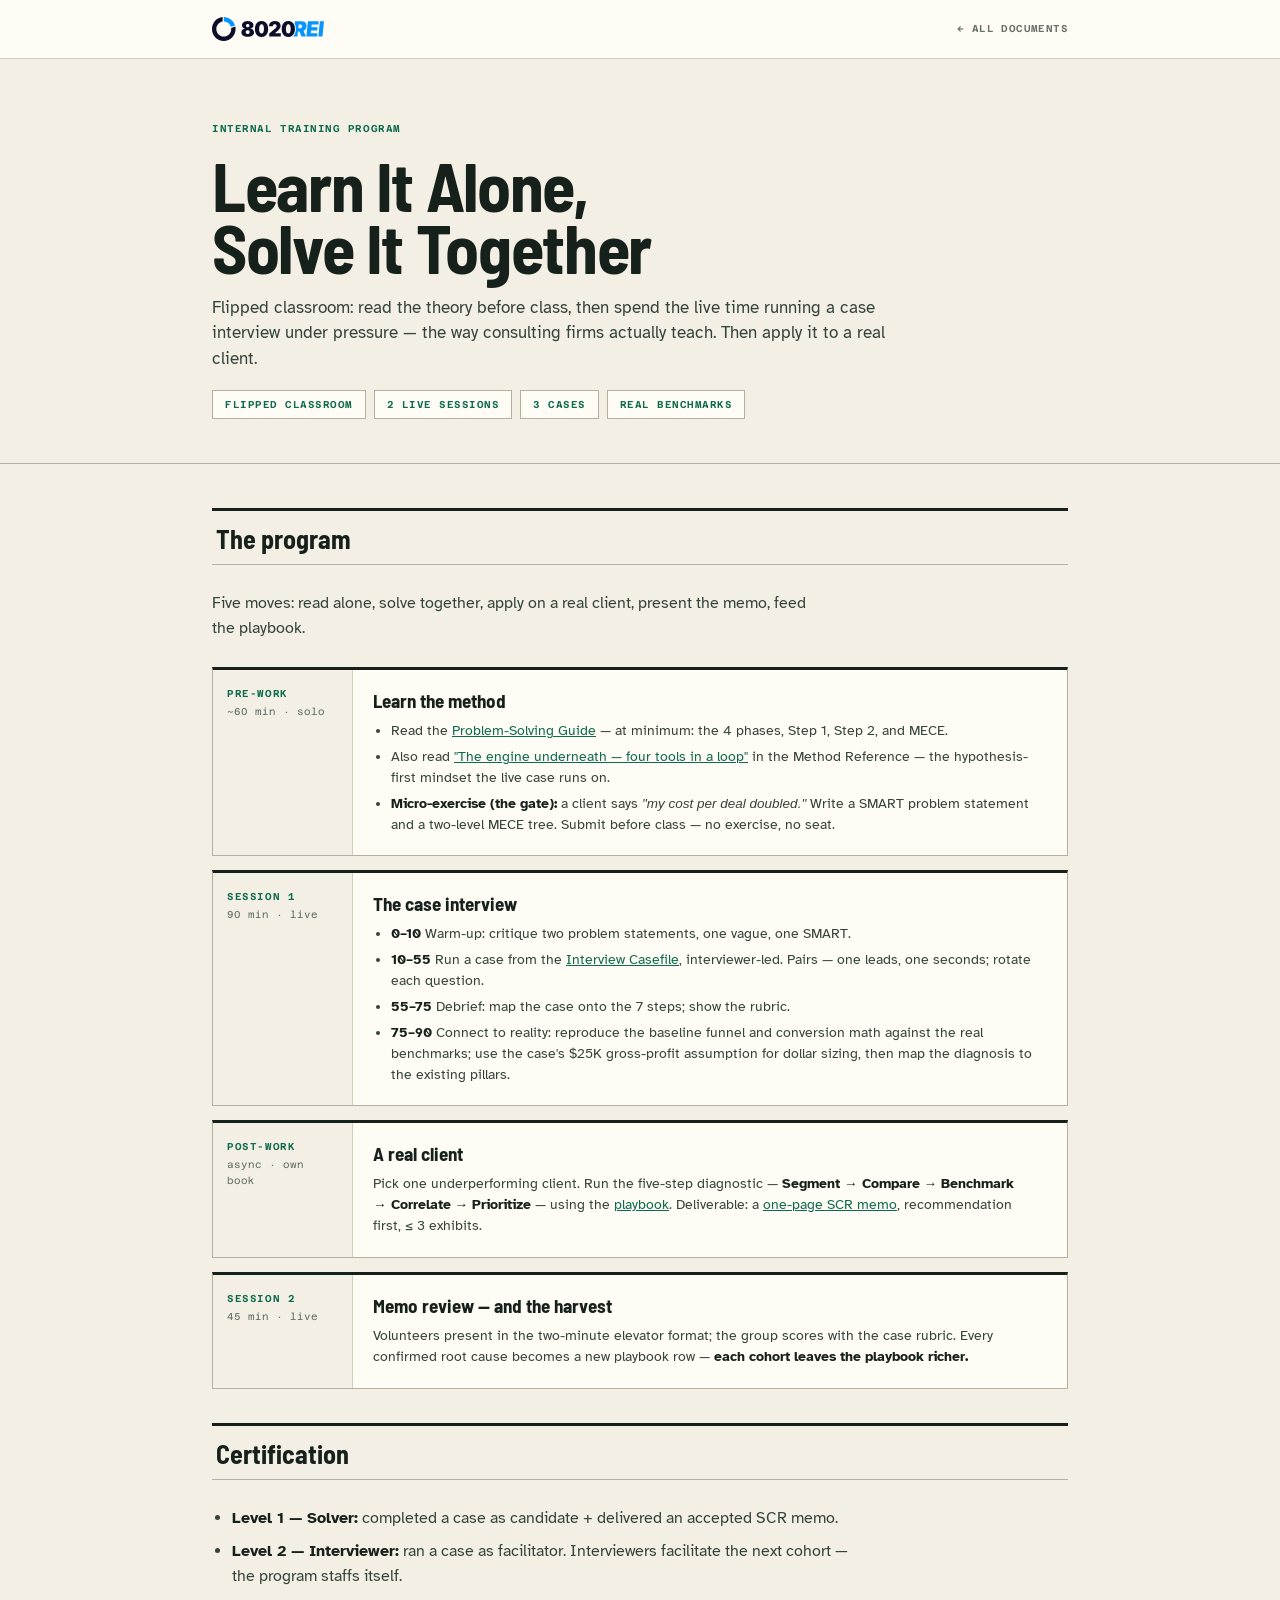
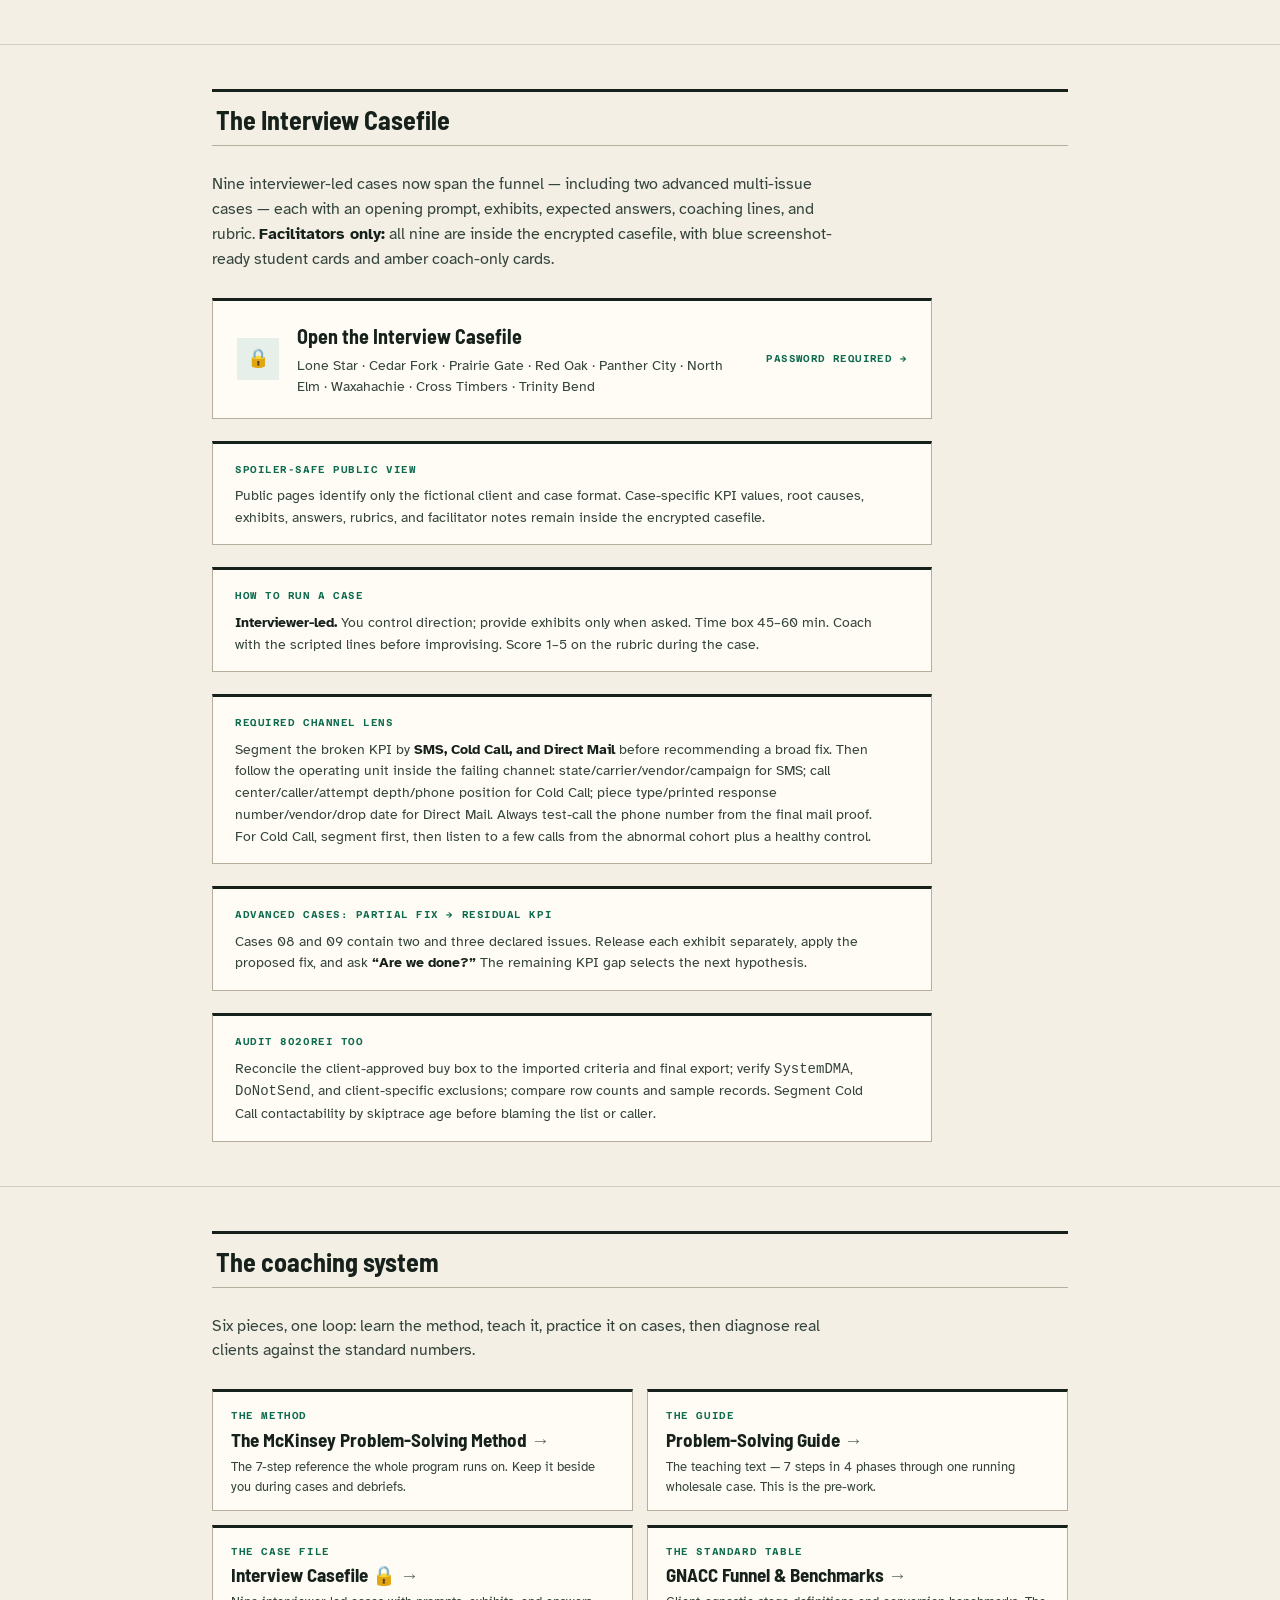
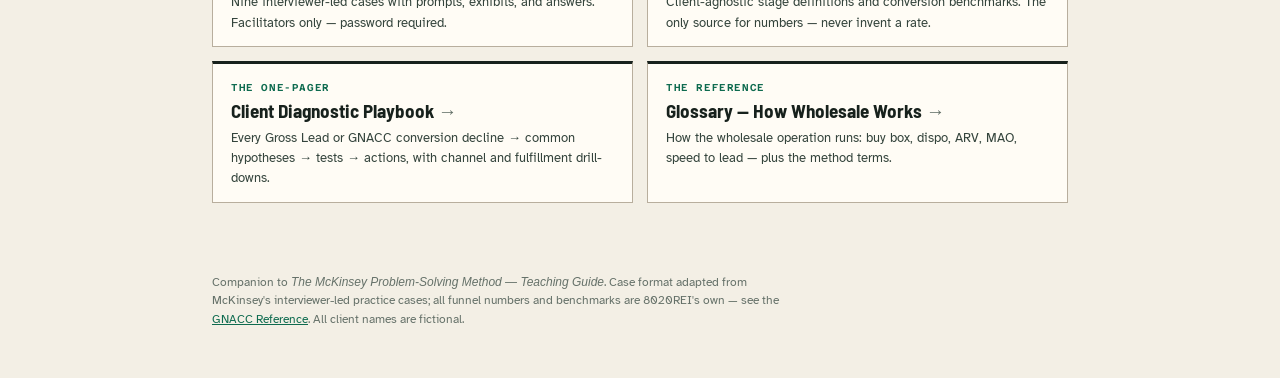
==== commit 2067147a: "Deploy expanded diagnostic training program" ====
--- a/8020IQ-Training-Program.html
+++ b/8020IQ-Training-Program.html
@@ -3,6 +3,7 @@
 <head>
 <meta charset="UTF-8">
 <meta name="viewport" content="width=device-width, initial-scale=1.0">
+<link rel="icon" href="assets/8020rei-logo.svg" type="image/svg+xml">
 <title>8020IQ Training Program — Flipped Classroom</title>
 <link rel="preconnect" href="https://fonts.googleapis.com">
 <link rel="preconnect" href="https://fonts.gstatic.com" crossorigin>
@@ -273,18 +274,34 @@
     <div class="sec-head">
       <h2>The Interview Casefile</h2>
     </div>
-    <p class="lede">Seven interviewer-led cases now span the funnel — with distinct root causes even when a stage repeats — each with an opening prompt, exhibits, expected answers, coaching lines, and rubric. <b>Facilitators only:</b> all seven are inside the encrypted casefile, with blue screenshot-ready student cards and amber coach-only cards.</p>
+    <p class="lede">Nine interviewer-led cases now span the funnel — including two advanced multi-issue cases — each with an opening prompt, exhibits, expected answers, coaching lines, and rubric. <b>Facilitators only:</b> all nine are inside the encrypted casefile, with blue screenshot-ready student cards and amber coach-only cards.</p>
     <a class="locked" href="interview-cases.html">
       <span class="lk" aria-hidden="true">&#128274;</span>
       <span class="body">
         <h3>Open the Interview Casefile</h3>
-        <p>Lone Star · Cedar Fork · Prairie Gate · Red Oak · Panther City · North Elm · Waxahachie</p>
+        <p>Lone Star · Cedar Fork · Prairie Gate · Red Oak · Panther City · North Elm · Waxahachie · Cross Timbers · Trinity Bend</p>
       </span>
       <span class="go">PASSWORD REQUIRED &rarr;</span>
     </a>
     <div class="callout">
+      <span class="eyebrow">Spoiler-safe public view</span>
+      <p>Public pages identify only the fictional client and case format. Case-specific KPI values, root causes, exhibits, answers, rubrics, and facilitator notes remain inside the encrypted casefile.</p>
+    </div>
+    <div class="callout">
       <span class="eyebrow">How to run a case</span>
       <p><b>Interviewer-led.</b> You control direction; provide exhibits only when asked. Time box 45–60 min. Coach with the scripted lines before improvising. Score 1–5 on the rubric during the case.</p>
+    </div>
+    <div class="callout">
+      <span class="eyebrow">Required channel lens</span>
+      <p>Segment the broken KPI by <b>SMS, Cold Call, and Direct Mail</b> before recommending a broad fix. Then follow the operating unit inside the failing channel: state/carrier/vendor/campaign for SMS; call center/caller/attempt depth/phone position for Cold Call; piece type/printed response number/vendor/drop date for Direct Mail. Always test-call the phone number from the final mail proof. For Cold Call, segment first, then listen to a few calls from the abnormal cohort plus a healthy control.</p>
+    </div>
+    <div class="callout">
+      <span class="eyebrow">Advanced cases: partial fix → residual KPI</span>
+      <p>Cases 08 and 09 contain two and three declared issues. Release each exhibit separately, apply the proposed fix, and ask <b>“Are we done?”</b> The remaining KPI gap selects the next hypothesis.</p>
+    </div>
+    <div class="callout">
+      <span class="eyebrow">Audit 8020REI too</span>
+      <p>Reconcile the client-approved buy box to the imported criteria and final export; verify <code class="inline">SystemDMA</code>, <code class="inline">DoNotSend</code>, and client-specific exclusions; compare row counts and sample records. Segment Cold Call contactability by skiptrace age before blaming the list or caller.</p>
     </div>
   </div>
 </section>
@@ -310,7 +327,7 @@
       <a class="tool-card" href="interview-cases.html">
         <span class="tool-tag">The case file</span>
         <h3>Interview Casefile &#128274; <span class="go">&rarr;</span></h3>
-        <p>Seven interviewer-led cases with prompts, exhibits, and answers. Facilitators only — password required.</p>
+        <p>Nine interviewer-led cases with prompts, exhibits, and answers. Facilitators only — password required.</p>
       </a>
       <a class="tool-card" href="gnacc-reference.html">
         <span class="tool-tag">The standard table</span>
@@ -320,7 +337,7 @@
       <a class="tool-card" href="diagnostic-playbook.html">
         <span class="tool-tag">The one-pager</span>
         <h3>Client Diagnostic Playbook <span class="go">&rarr;</span></h3>
-        <p>KPI deviation &rarr; hypotheses &rarr; tests &rarr; actions. The lookup table during a real diagnosis.</p>
+        <p>Every Gross Lead or GNACC conversion decline &rarr; common hypotheses &rarr; tests &rarr; actions, with channel and fulfillment drill-downs.</p>
       </a>
       <a class="tool-card" href="glossary.html">
         <span class="tool-tag">The reference</span>
